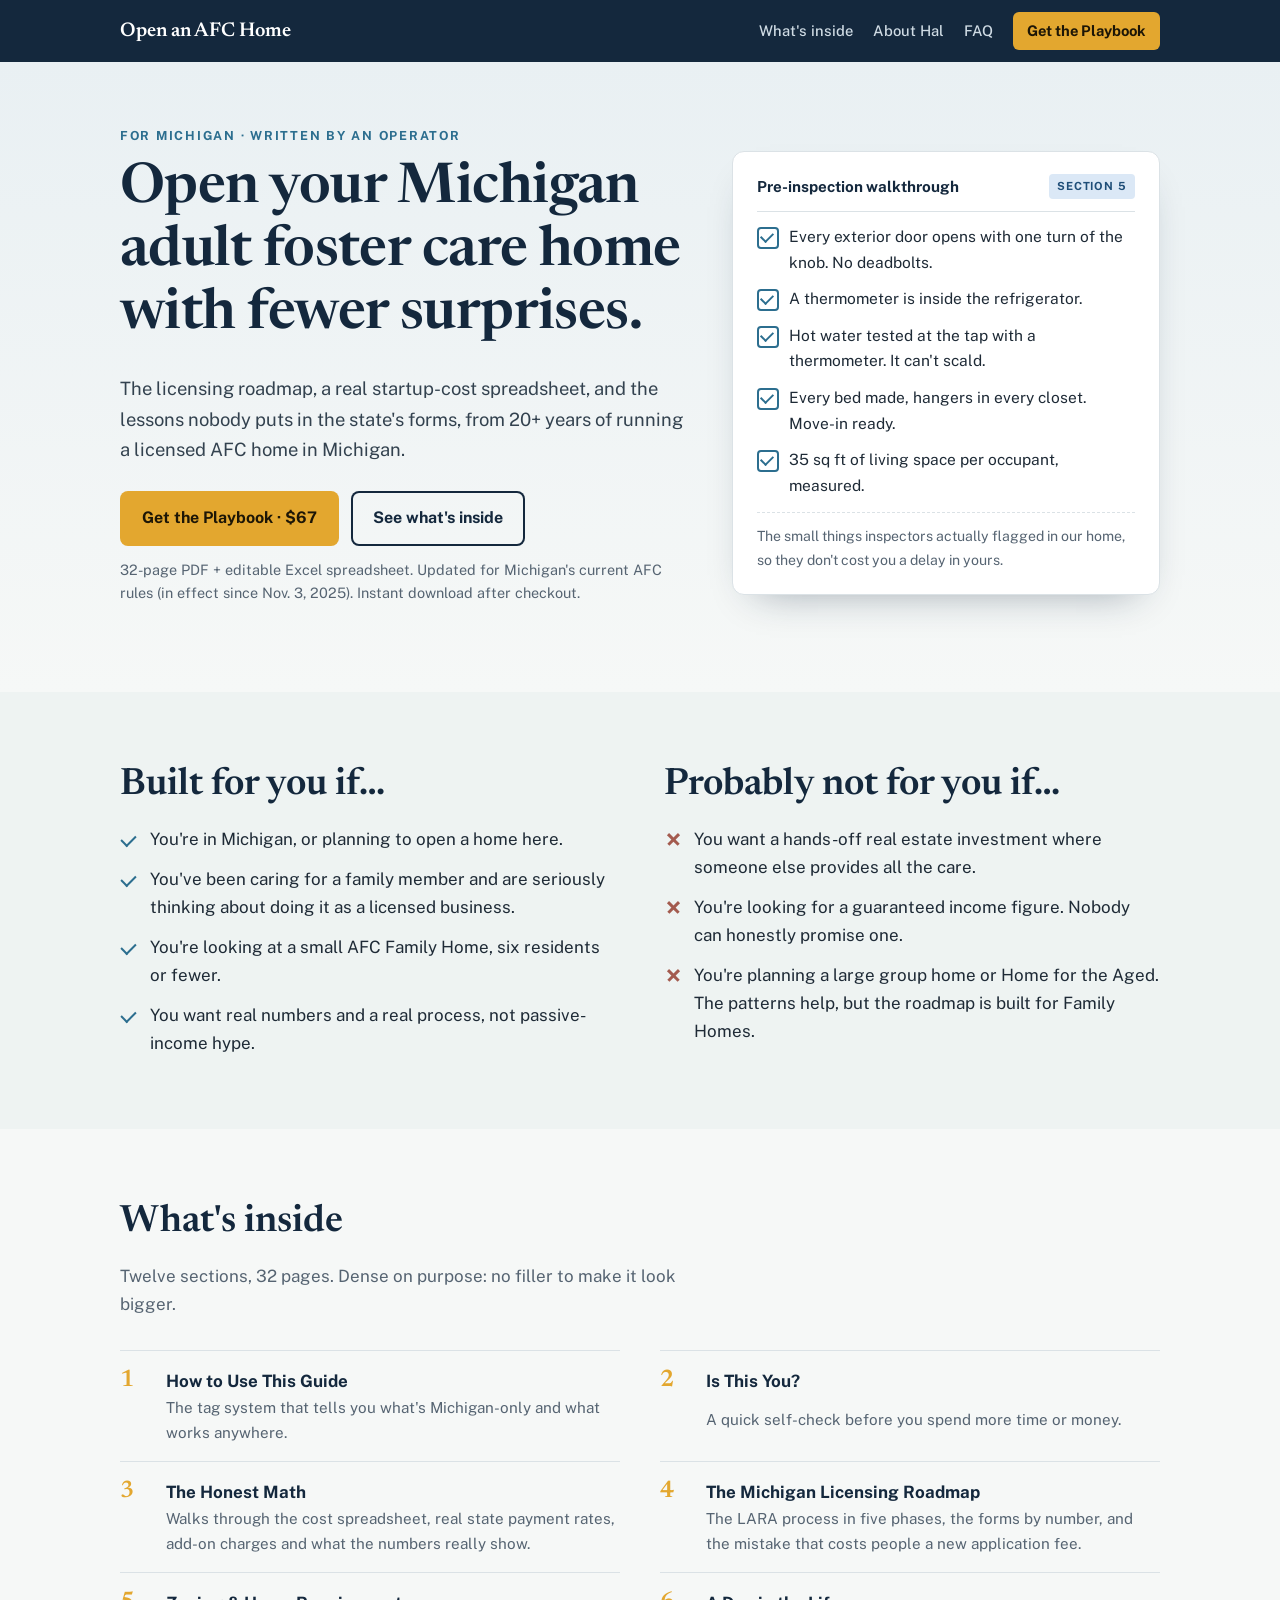
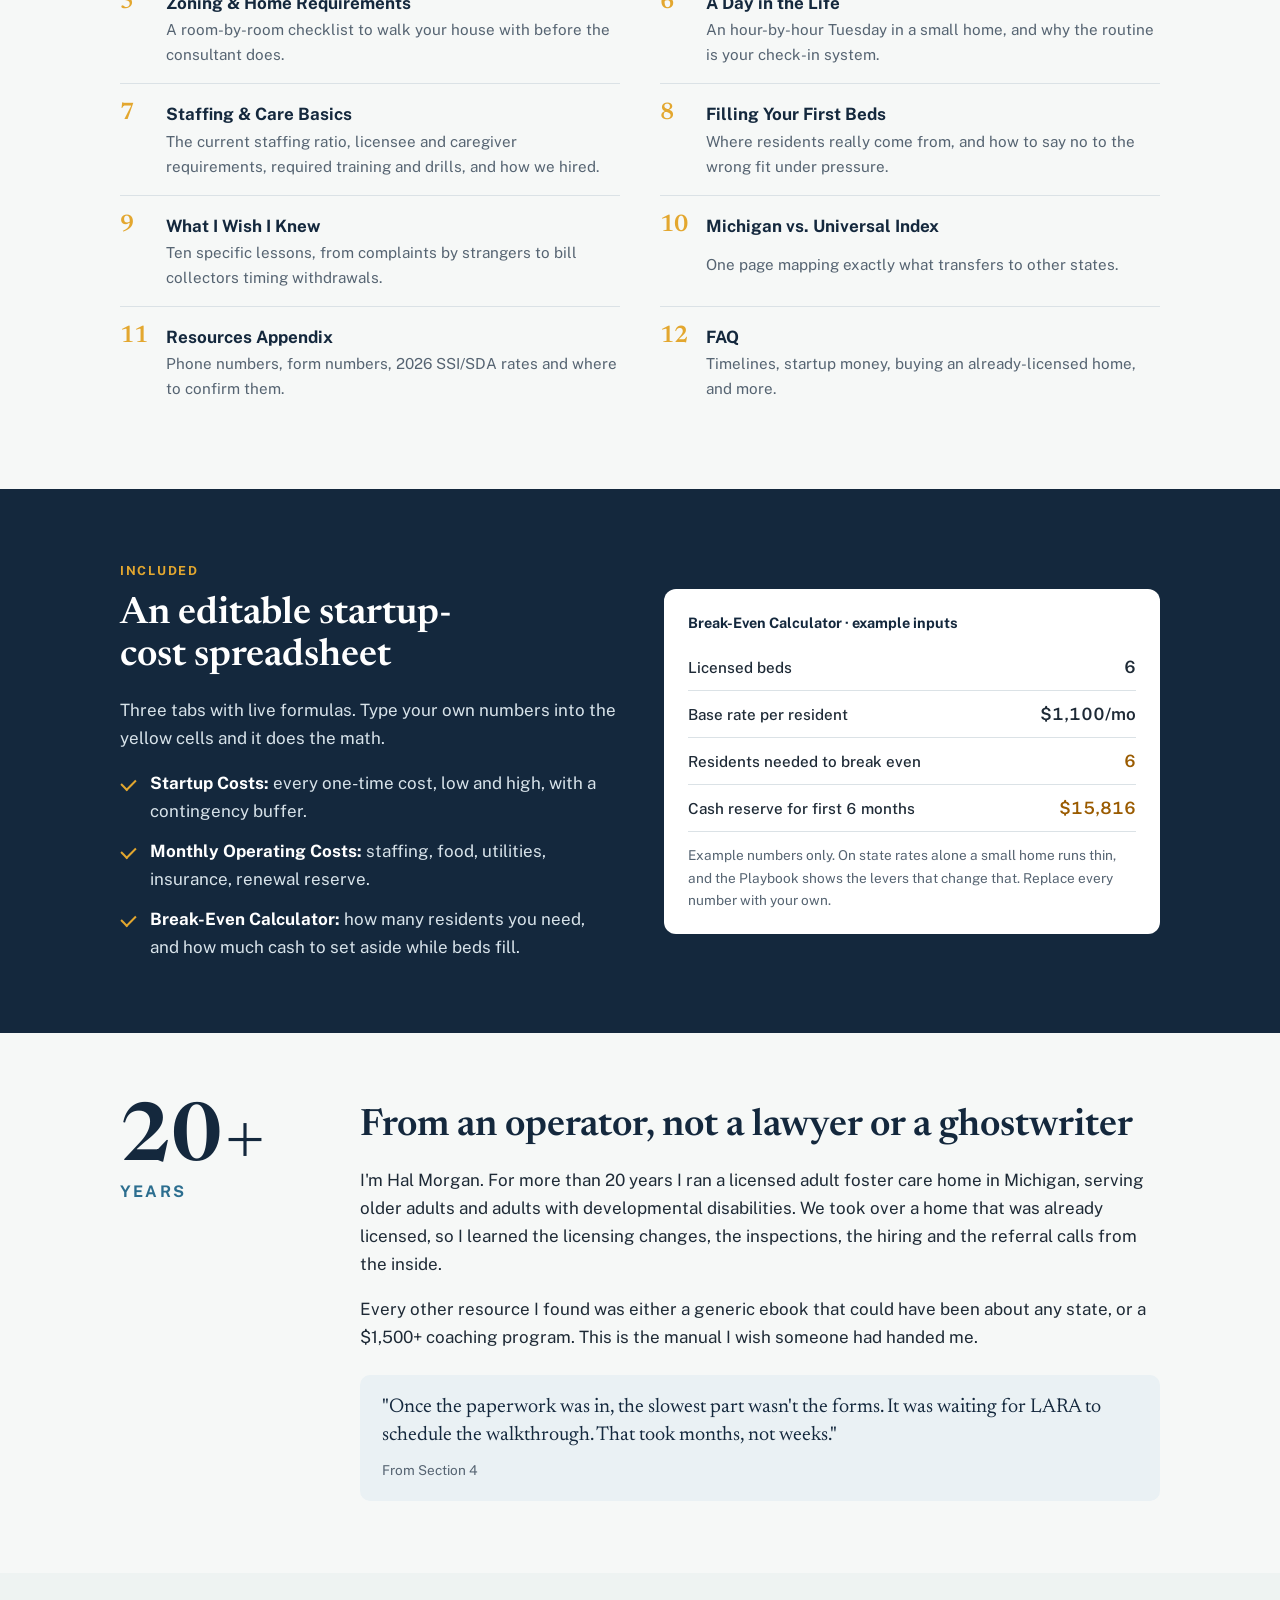
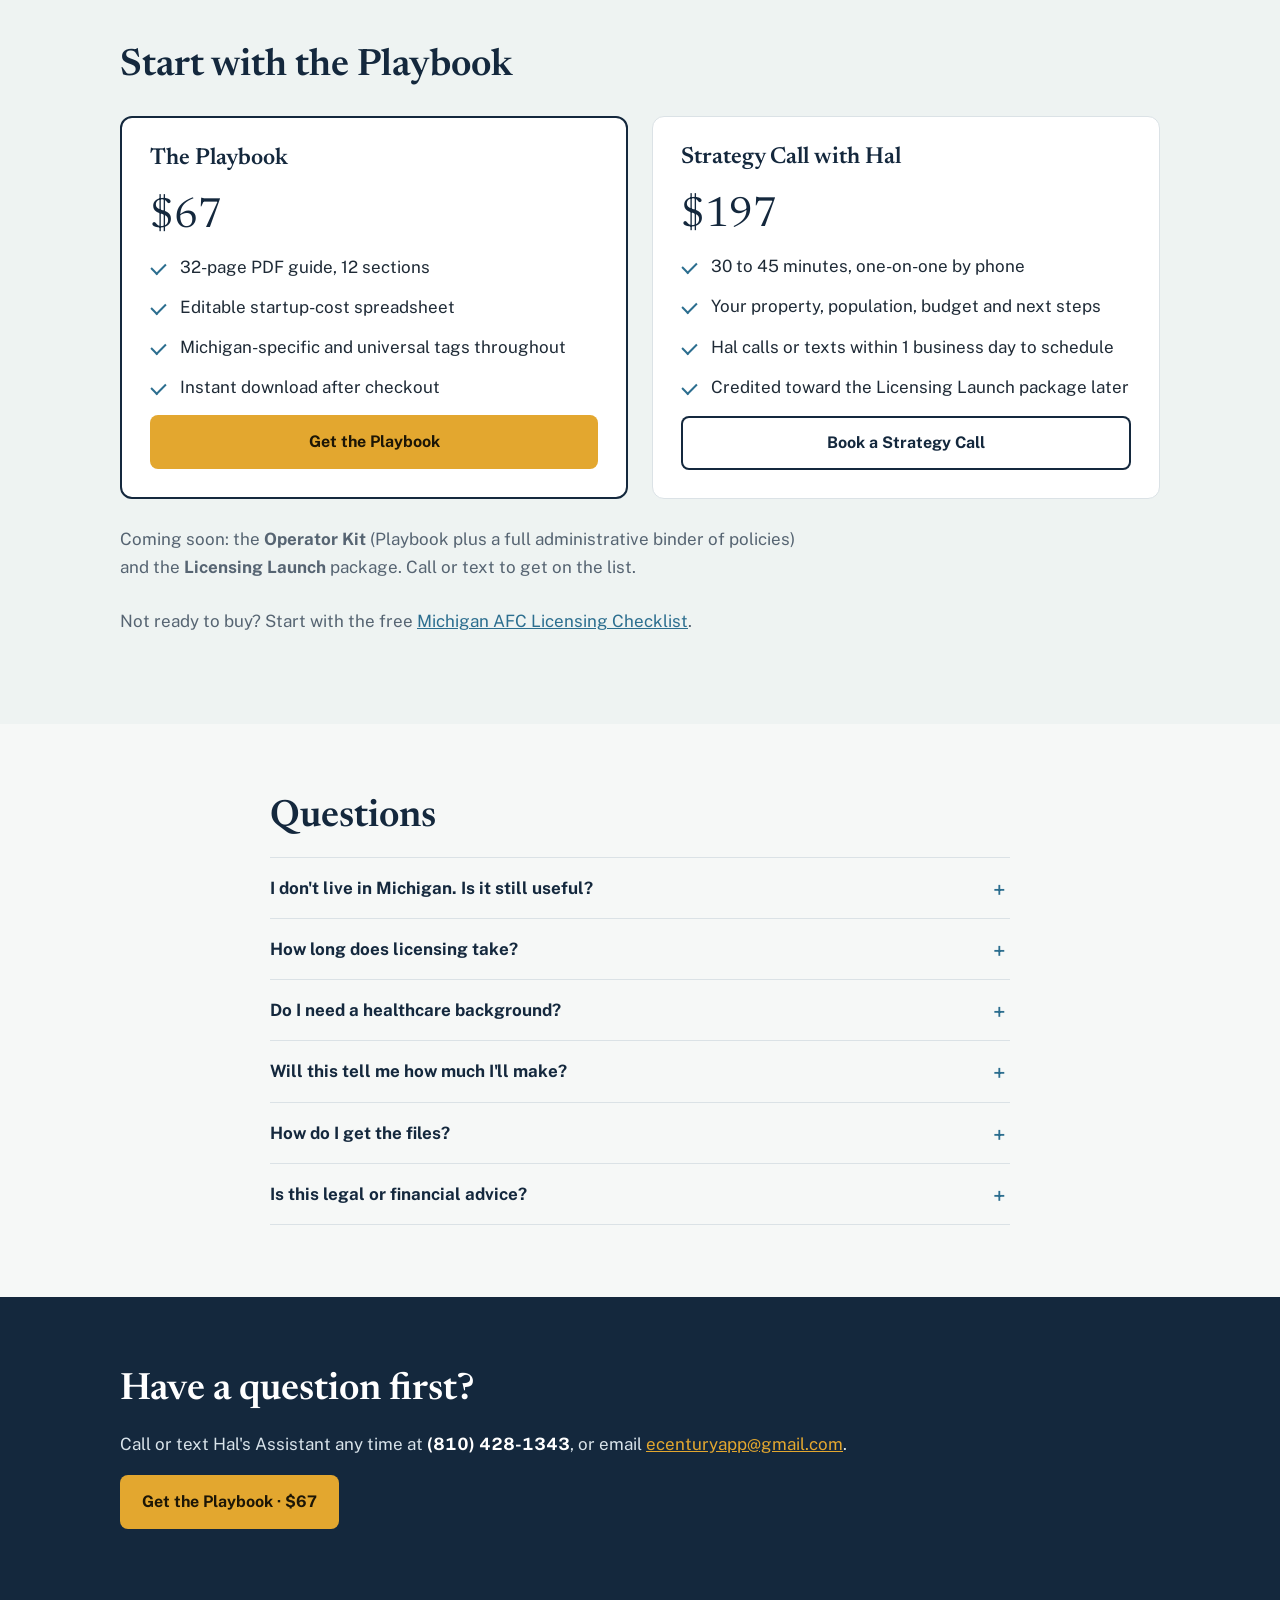
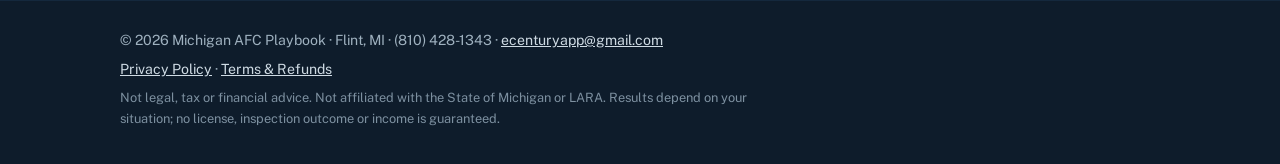
==== index.html @ 4c4e1957 "Add support email" ====
<!doctype html>
<html lang="en">
<head>
<meta charset="utf-8">
<meta name="viewport" content="width=device-width, initial-scale=1">
<title>The Michigan Adult Foster Care Startup Playbook</title>
<meta name="description" content="The licensing checklist, real cost spreadsheet and daily operating system from 20+ years running a Michigan adult foster care home. $67 instant download.">
<meta property="og:title" content="The Michigan Adult Foster Care Startup Playbook">
<meta property="og:description" content="Licensing roadmap, editable startup-cost spreadsheet and hard-won lessons from 20+ years running a Michigan AFC home. $67.">
<meta property="og:type" content="website">
<meta property="og:url" content="https://openanafchome.com/">
<link rel="icon" href="data:image/svg+xml,%3Csvg xmlns='http://www.w3.org/2000/svg' viewBox='0 0 32 32'%3E%3Crect width='32' height='32' rx='6' fill='%2314283d'/%3E%3Cpath d='M7 16 16 8l9 8v9H7z' fill='%23e3a72f'/%3E%3C/svg%3E">
<link rel="preconnect" href="https://fonts.googleapis.com">
<link rel="preconnect" href="https://fonts.gstatic.com" crossorigin>
<link rel="stylesheet" href="https://fonts.googleapis.com/css2?family=Newsreader:opsz,wght@6..72,500;6..72,600&family=Public+Sans:wght@400;500;600;700&display=swap">
<link rel="stylesheet" href="styles.css">
</head>
<body>

<header class="topbar">
  <div class="wrap topbar-in">
    <a class="brand" href="/">Open an AFC Home</a>
    <nav aria-label="Main">
      <a href="#inside">What's inside</a>
      <a href="#about">About Hal</a>
      <a href="#faq">FAQ</a>
      <a class="nav-buy" href="https://buy.stripe.com/8x2dRb1prdhzdjv6KXbII00">Get the Playbook</a>
    </nav>
  </div>
</header>

<main>
  <section class="hero">
    <div class="wrap hero-grid">
      <div class="hero-copy">
        <p class="eyebrow">For Michigan · Written by an operator</p>
        <h1>Open your Michigan adult foster care home with fewer surprises.</h1>
        <p class="lede">The licensing roadmap, a real startup-cost spreadsheet, and the lessons nobody puts in the state's forms, from 20+ years of running a licensed AFC home in Michigan.</p>
        <div class="cta-row">
          <a class="btn btn-primary" href="https://buy.stripe.com/8x2dRb1prdhzdjv6KXbII00">Get the Playbook · $67</a>
          <a class="btn btn-ghost" href="#inside">See what's inside</a>
        </div>
        <p class="fine">32-page PDF + editable Excel spreadsheet. Updated for Michigan's current AFC rules (in effect since Nov. 3, 2025). Instant download after checkout.</p>
      </div>

      <aside class="inspect" aria-label="Example from the Playbook">
        <div class="inspect-head">
          <span>Pre-inspection walkthrough</span>
          <span class="tag tag-mi">Section 5</span>
        </div>
        <ul class="checks">
          <li>Every exterior door opens with one turn of the knob. No deadbolts.</li>
          <li>A thermometer is inside the refrigerator.</li>
          <li>Hot water tested at the tap with a thermometer. It can't scald.</li>
          <li>Every bed made, hangers in every closet. Move-in ready.</li>
          <li>35 sq ft of living space per occupant, measured.</li>
        </ul>
        <p class="inspect-note">The small things inspectors actually flagged in our home, so they don't cost you a delay in yours.</p>
      </aside>
    </div>
  </section>

  <section class="band band-quiet" id="for">
    <div class="wrap two-col">
      <div>
        <h2>Built for you if…</h2>
        <ul class="ticks">
          <li>You're in Michigan, or planning to open a home here.</li>
          <li>You've been caring for a family member and are seriously thinking about doing it as a licensed business.</li>
          <li>You're looking at a small AFC Family Home, six residents or fewer.</li>
          <li>You want real numbers and a real process, not passive-income hype.</li>
        </ul>
      </div>
      <div>
        <h2>Probably not for you if…</h2>
        <ul class="crosses">
          <li>You want a hands-off real estate investment where someone else provides all the care.</li>
          <li>You're looking for a guaranteed income figure. Nobody can honestly promise one.</li>
          <li>You're planning a large group home or Home for the Aged. The patterns help, but the roadmap is built for Family Homes.</li>
        </ul>
      </div>
    </div>
  </section>

  <section class="band" id="inside">
    <div class="wrap">
      <h2 class="center-ish">What's inside</h2>
      <p class="sub">Twelve sections, 32 pages. Dense on purpose: no filler to make it look bigger.</p>
      <ol class="toc">
        <li><b>How to Use This Guide</b><span>The tag system that tells you what's Michigan-only and what works anywhere.</span></li>
        <li><b>Is This You?</b><span>A quick self-check before you spend more time or money.</span></li>
        <li><b>The Honest Math</b><span>Walks through the cost spreadsheet, real state payment rates, add-on charges and what the numbers really show.</span></li>
        <li><b>The Michigan Licensing Roadmap</b><span>The LARA process in five phases, the forms by number, and the mistake that costs people a new application fee.</span></li>
        <li><b>Zoning &amp; Home Requirements</b><span>A room-by-room checklist to walk your house with before the consultant does.</span></li>
        <li><b>A Day in the Life</b><span>An hour-by-hour Tuesday in a small home, and why the routine is your check-in system.</span></li>
        <li><b>Staffing &amp; Care Basics</b><span>The current staffing ratio, licensee and caregiver requirements, required training and drills, and how we hired.</span></li>
        <li><b>Filling Your First Beds</b><span>Where residents really come from, and how to say no to the wrong fit under pressure.</span></li>
        <li><b>What I Wish I Knew</b><span>Ten specific lessons, from complaints by strangers to bill collectors timing withdrawals.</span></li>
        <li><b>Michigan vs. Universal Index</b><span>One page mapping exactly what transfers to other states.</span></li>
        <li><b>Resources Appendix</b><span>Phone numbers, form numbers, 2026 SSI/SDA rates and where to confirm them.</span></li>
        <li><b>FAQ</b><span>Timelines, startup money, buying an already-licensed home, and more.</span></li>
      </ol>
    </div>
  </section>

  <section class="band band-ink" id="sheet">
    <div class="wrap two-col sheet">
      <div>
        <p class="eyebrow eyebrow-light">Included</p>
        <h2>An editable startup-cost spreadsheet</h2>
        <p>Three tabs with live formulas. Type your own numbers into the yellow cells and it does the math.</p>
        <ul class="ticks ticks-light">
          <li><b>Startup Costs:</b> every one-time cost, low and high, with a contingency buffer.</li>
          <li><b>Monthly Operating Costs:</b> staffing, food, utilities, insurance, renewal reserve.</li>
          <li><b>Break-Even Calculator:</b> how many residents you need, and how much cash to set aside while beds fill.</li>
        </ul>
      </div>
      <figure class="sheet-card" aria-label="Break-even calculator example">
        <figcaption>Break-Even Calculator · example inputs</figcaption>
        <table>
          <tbody>
            <tr><th scope="row">Licensed beds</th><td>6</td></tr>
            <tr><th scope="row">Base rate per resident</th><td>$1,100/mo</td></tr>
            <tr><th scope="row">Residents needed to break even</th><td class="hl">6</td></tr>
            <tr><th scope="row">Cash reserve for first 6 months</th><td class="hl">$15,816</td></tr>
          </tbody>
        </table>
        <p class="sheet-note">Example numbers only. On state rates alone a small home runs thin, and the Playbook shows the levers that change that. Replace every number with your own.</p>
      </figure>
    </div>
  </section>

  <section class="band" id="about">
    <div class="wrap about">
      <div class="about-mark" aria-hidden="true">20+<span>years</span></div>
      <div>
        <h2>From an operator, not a lawyer or a ghostwriter</h2>
        <p>I'm Hal Morgan. For more than 20 years I ran a licensed adult foster care home in Michigan, serving older adults and adults with developmental disabilities. We took over a home that was already licensed, so I learned the licensing changes, the inspections, the hiring and the referral calls from the inside.</p>
        <p>Every other resource I found was either a generic ebook that could have been about any state, or a $1,500+ coaching program. This is the manual I wish someone had handed me.</p>
        <blockquote>
          <p>"Once the paperwork was in, the slowest part wasn't the forms. It was waiting for LARA to schedule the walkthrough. That took months, not weeks."</p>
          <cite>From Section 4</cite>
        </blockquote>
      </div>
    </div>
  </section>

  <section class="band band-quiet" id="pricing">
    <div class="wrap">
      <h2 class="center-ish">Start with the Playbook</h2>
      <div class="offers">
        <article class="offer offer-main">
          <h3>The Playbook</h3>
          <p class="price">$67</p>
          <ul class="ticks">
            <li>32-page PDF guide, 12 sections</li>
            <li>Editable startup-cost spreadsheet</li>
            <li>Michigan-specific and universal tags throughout</li>
            <li>Instant download after checkout</li>
          </ul>
          <a class="btn btn-primary btn-block" href="https://buy.stripe.com/8x2dRb1prdhzdjv6KXbII00">Get the Playbook</a>
        </article>
        <article class="offer">
          <h3>Strategy Call with Hal</h3>
          <p class="price">$197</p>
          <ul class="ticks">
            <li>30 to 45 minutes, one-on-one by phone</li>
            <li>Your property, population, budget and next steps</li>
            <li>Hal calls or texts within 1 business day to schedule</li>
            <li>Credited toward the Licensing Launch package later</li>
          </ul>
          <a class="btn btn-ghost btn-block" href="https://buy.stripe.com/fZu9AVecd91j5R3edpbII01">Book a Strategy Call</a>
        </article>
      </div>
      <p class="soon">Coming soon: the <b>Operator Kit</b> (Playbook plus a full administrative binder of policies) and the <b>Licensing Launch</b> package. Call or text to get on the list.</p>
      <p class="soon">Not ready to buy? Start with the free <a href="https://openafchome.com/free-checklist/?utm_source=salespage">Michigan AFC Licensing Checklist</a>.</p>
    </div>
  </section>

  <section class="band" id="faq">
    <div class="wrap faq">
      <h2>Questions</h2>
      <details>
        <summary>I don't live in Michigan. Is it still useful?</summary>
        <p>Yes, with one adjustment. Every item is tagged Michigan-specific or universal. The universal parts (cost planning, daily operations, filling beds, staffing, complaints) apply anywhere. The Michigan parts tell you exactly what to look up for your own state.</p>
      </details>
      <details>
        <summary>How long does licensing take?</summary>
        <p>Plan on 6 months to a year from your first call to LARA to a license in hand. The inspection scheduling wait is usually the biggest delay. The Playbook covers what slows people down and how to avoid the self-inflicted delays.</p>
      </details>
      <details>
        <summary>Do I need a healthcare background?</summary>
        <p>No medical license is required. Under the current rules, the licensee needs a high school diploma or GED and at least 1 year of direct experience with the population you plan to serve, plus background checks, a medical clearance and health screening. You also need to be ready for hands-on care.</p>
      </details>
      <details>
        <summary>Will this tell me how much I'll make?</summary>
        <p>No one can honestly promise a number. The spreadsheet helps you model your own home, including a slow first few months, so you know your real break-even point before you open.</p>
      </details>
      <details>
        <summary>How do I get the files?</summary>
        <p>Right after checkout you'll go to a download page with both files, and we email you the links too. Save both to your computer. If anything doesn't open, call or text (810) 428-1343 or email <a href="mailto:ecenturyapp@gmail.com">ecenturyapp@gmail.com</a>.</p>
      </details>
      <details>
        <summary>Is this legal or financial advice?</summary>
        <p>No. It's one operator's experience plus publicly available Michigan rules as of October 2026. Rules and rates change, so confirm anything important with LARA, your licensing consultant, an attorney or an accountant.</p>
      </details>
    </div>
  </section>

  <section class="band band-ink final">
    <div class="wrap final-in">
      <h2>Have a question first?</h2>
      <p>Call or text Hal's Assistant any time at <span class="phone">(810) 428-1343</span>, or email <a href="mailto:ecenturyapp@gmail.com" style="color:#e3a72f">ecenturyapp@gmail.com</a>.</p>
      <a class="btn btn-primary" href="https://buy.stripe.com/8x2dRb1prdhzdjv6KXbII00">Get the Playbook · $67</a>
    </div>
  </section>
</main>

<footer class="foot">
  <div class="wrap foot-in">
    <p>© 2026 Michigan AFC Playbook · Flint, MI · (810) 428-1343 · <a href="mailto:ecenturyapp@gmail.com">ecenturyapp@gmail.com</a></p>
    <p><a href="/privacy.html">Privacy Policy</a> · <a href="/terms.html">Terms &amp; Refunds</a></p>
    <p class="disclaim">Not legal, tax or financial advice. Not affiliated with the State of Michigan or LARA. Results depend on your situation; no license, inspection outcome or income is guaranteed.</p>
  </div>
</footer>

</body>
</html>
---- styles.css ----
/* Layout: single-column sections in alternating bands; hero pairs the promise with a real inspection checklist card */
:root{
  --ink:#14283d;      /* deep lake navy */
  --lake:#2c6e8f;     /* links, secondary */
  --amber:#e3a72f;    /* porch-light accent */
  --amber-ink:#1d1606;
  --paper:#f6f8f7;    /* cool off-white */
  --card:#ffffff;
  --text:#1e2a36;
  --muted:#566472;
  --line:#dbe2e6;
  --soft:#eaf1f4;
  --display:"Newsreader",Georgia,"Times New Roman",serif;
  --body:"Public Sans","Segoe UI",system-ui,-apple-system,sans-serif;
  color-scheme:light;
}
*{box-sizing:border-box}
html{scroll-behavior:smooth}
@media (prefers-reduced-motion:reduce){html{scroll-behavior:auto}}
body{margin:0;background:var(--paper);color:var(--text);font:17px/1.65 var(--body)}
img{max-width:100%}
a{color:var(--lake)}
a:focus-visible,.btn:focus-visible,summary:focus-visible{outline:3px solid var(--amber);outline-offset:3px;border-radius:4px}
.wrap{max-width:1080px;margin:0 auto;padding-left:max(20px,env(safe-area-inset-left,0px));padding-right:max(20px,env(safe-area-inset-right,0px))}
h1,h2,h3{font-family:var(--display);color:var(--ink);font-weight:600;line-height:1.12;text-wrap:balance;margin:0 0 .5em}
h1{font-size:clamp(2.2rem,5.2vw,3.5rem);letter-spacing:-.01em}
h2{font-size:clamp(1.7rem,3.4vw,2.35rem)}
h3{font-size:1.45rem}
p{margin:0 0 1em}
.eyebrow{font-size:.78rem;font-weight:700;letter-spacing:.14em;text-transform:uppercase;color:var(--lake);margin-bottom:.9em}
.eyebrow-light{color:var(--amber)}

/* top bar */
.topbar{background:var(--ink);position:sticky;top:0;z-index:10}
.topbar-in{display:flex;align-items:center;justify-content:space-between;gap:16px;padding-block:12px;flex-wrap:wrap}
.brand{color:#fff;text-decoration:none;font-family:var(--display);font-size:1.25rem;font-weight:600}
.topbar nav{display:flex;gap:20px;align-items:center;flex-wrap:wrap}
.topbar nav a{color:#cfdbe4;text-decoration:none;font-size:.92rem;font-weight:500}
.topbar nav a:hover{color:#fff}
.topbar nav .nav-buy{background:var(--amber);color:var(--amber-ink);padding:7px 14px;border-radius:6px;font-weight:700}
@media (max-width:720px){.topbar nav a:not(.nav-buy){display:none}}

/* buttons */
.btn{display:inline-block;text-decoration:none;font-weight:700;font-size:1rem;padding:14px 22px;border-radius:8px;transition:transform .15s ease,background .15s ease}
.btn:hover{transform:translateY(-1px)}
@media (prefers-reduced-motion:reduce){.btn{transition:none}.btn:hover{transform:none}}
.btn-primary{background:var(--amber);color:var(--amber-ink)}
.btn-primary:hover{background:#eab649}
.btn-ghost{background:transparent;color:var(--ink);box-shadow:inset 0 0 0 2px var(--ink)}
.btn-block{display:block;text-align:center}

/* hero */
.hero{padding-block:64px 72px;background:linear-gradient(180deg,#e9f0f3 0%,var(--paper) 100%)}
.hero-grid{display:grid;grid-template-columns:1.25fr .95fr;gap:48px;align-items:center}
.hero-copy{min-width:0}
.lede{font-size:1.15rem;color:#33424f;max-width:58ch}
.cta-row{display:flex;gap:12px;flex-wrap:wrap;margin:26px 0 12px}
.fine{font-size:.9rem;color:var(--muted)}
.inspect{background:var(--card);border:1px solid var(--line);border-radius:12px;padding:22px 24px;box-shadow:0 18px 40px -24px rgba(20,40,61,.45);min-width:0}
.inspect-head{display:flex;justify-content:space-between;align-items:center;gap:10px;font-weight:700;color:var(--ink);font-size:.95rem;border-bottom:1px solid var(--line);padding-bottom:12px;margin-bottom:12px}
.tag{font-size:.7rem;font-weight:700;letter-spacing:.08em;text-transform:uppercase;padding:3px 8px;border-radius:4px}
.tag-mi{background:#dbe8f6;color:#1f4e78}
.checks{list-style:none;margin:0;padding:0;display:grid;gap:11px}
.checks li{position:relative;padding-left:32px;font-size:.97rem}
.checks li::before{content:"";position:absolute;left:0;top:3px;width:18px;height:18px;border:2px solid var(--lake);border-radius:4px}
.checks li::after{content:"";position:absolute;left:6px;top:6px;width:6px;height:10px;border:solid var(--lake);border-width:0 2.5px 2.5px 0;transform:rotate(45deg)}
.inspect-note{font-size:.88rem;color:var(--muted);margin:14px 0 0;border-top:1px dashed var(--line);padding-top:12px}

/* bands */
.band{padding-block:72px}
.band-quiet{background:#eef3f2}
.band-ink{background:var(--ink);color:#d8e3ea}
.band-ink h2{color:#fff}
.two-col{display:grid;grid-template-columns:1fr 1fr;gap:48px}
.two-col > div{min-width:0}
.center-ish{max-width:22ch}
.sub{color:var(--muted);max-width:60ch;margin-bottom:32px}
.ticks,.crosses{list-style:none;padding:0;margin:0;display:grid;gap:12px}
.ticks li,.crosses li{position:relative;padding-left:30px}
.ticks li::before{content:"";position:absolute;left:4px;top:7px;width:7px;height:12px;border:solid var(--lake);border-width:0 2.5px 2.5px 0;transform:rotate(45deg)}
.crosses li::before,.crosses li::after{content:"";position:absolute;left:2px;top:13px;width:15px;height:2.5px;background:#a35b4f;transform:rotate(45deg)}
.crosses li::after{transform:rotate(-45deg)}
.ticks-light li::before{border-color:var(--amber)}
.ticks-light b{color:#fff}

/* table of contents */
.toc{list-style:none;counter-reset:sec;padding:0;margin:0;display:grid;grid-template-columns:repeat(2,minmax(0,1fr));gap:0 40px}
.toc li{counter-increment:sec;display:grid;grid-template-columns:40px 1fr;column-gap:6px;padding:16px 0;border-top:1px solid var(--line)}
.toc li::before{content:counter(sec);grid-row:span 2;font-family:var(--display);font-size:1.5rem;color:var(--amber);font-weight:600;line-height:1.1;font-variant-numeric:tabular-nums}
.toc b{color:var(--ink)}
.toc span{color:var(--muted);font-size:.95rem}

/* spreadsheet */
.sheet{align-items:center}
.sheet-card{margin:0;background:#fff;color:var(--text);border-radius:12px;padding:22px 24px;min-width:0}
.sheet-card figcaption{font-weight:700;color:var(--ink);font-size:.9rem;margin-bottom:10px}
.sheet-card table{width:100%;border-collapse:collapse;font-variant-numeric:tabular-nums}
.sheet-card th{text-align:left;font-weight:500;padding:9px 0;border-bottom:1px solid var(--line);font-size:.95rem}
.sheet-card td{text-align:right;padding:9px 0 9px 12px;border-bottom:1px solid var(--line);font-weight:600;white-space:nowrap}
.sheet-card td.hl{color:#9a5b00}
.sheet-note{font-size:.85rem;color:var(--muted);margin:12px 0 0}

/* about */
.about{display:grid;grid-template-columns:200px 1fr;gap:40px;align-items:start}
.about > div{min-width:0}
.about-mark{font-family:var(--display);font-size:5rem;line-height:.9;color:var(--ink);font-weight:600}
.about-mark span{display:block;font-family:var(--body);font-size:1rem;font-weight:700;letter-spacing:.14em;text-transform:uppercase;color:var(--lake);margin-top:8px}
blockquote{margin:24px 0 0;padding:18px 22px;background:var(--soft);border-radius:10px}
blockquote p{font-family:var(--display);font-size:1.25rem;color:var(--ink);margin:0 0 6px;line-height:1.4}
cite{font-style:normal;font-size:.85rem;color:var(--muted)}

/* offers */
.offers{display:grid;grid-template-columns:1fr 1fr;gap:24px;margin-top:28px}
.offer{background:var(--card);border:1px solid var(--line);border-radius:12px;padding:28px;display:flex;flex-direction:column;gap:14px;min-width:0}
.offer .ticks{flex:1}
.offer-main{border:2px solid var(--ink)}
.price{font-family:var(--display);font-size:2.6rem;color:var(--ink);margin:0;line-height:1;font-variant-numeric:tabular-nums}
.soon{margin-top:26px;color:var(--muted);max-width:70ch}

/* faq */
.faq{max-width:780px}
details{border-top:1px solid var(--line);padding:16px 0}
details:last-of-type{border-bottom:1px solid var(--line)}
summary{cursor:pointer;font-weight:700;color:var(--ink);list-style:none;position:relative;padding-right:32px}
summary::-webkit-details-marker{display:none}
summary::after{content:"+";position:absolute;right:4px;top:-2px;font-size:1.4rem;color:var(--lake);font-weight:500}
details[open] summary::after{content:"–"}
details p{margin:10px 0 0;color:#33424f}

/* final + footer */
.final-in{text-align:left}
.phone{color:#fff;font-weight:700;font-variant-numeric:tabular-nums;user-select:all}
.foot{background:#0e1c2b;color:#9fb1bf;font-size:.88rem;padding-block:28px}
.foot a{color:#cfdbe4}
.foot p{margin:0 0 6px}
.disclaim{font-size:.8rem;color:#7d90a0;max-width:80ch}

/* legal pages */
.legal{padding-block:56px 72px;max-width:760px}
.legal h1{font-size:2.3rem}
.legal h2{font-size:1.35rem;margin-top:1.6em}
.legal .updated{color:var(--muted);font-size:.92rem}

@media (max-width:860px){
  .hero{padding-block:44px 52px}
  .hero-grid,.two-col,.offers{grid-template-columns:1fr;gap:32px}
  .toc{grid-template-columns:1fr}
  .about{grid-template-columns:1fr;gap:12px}
  .about-mark{font-size:3.6rem}
  .band{padding-block:52px}
}
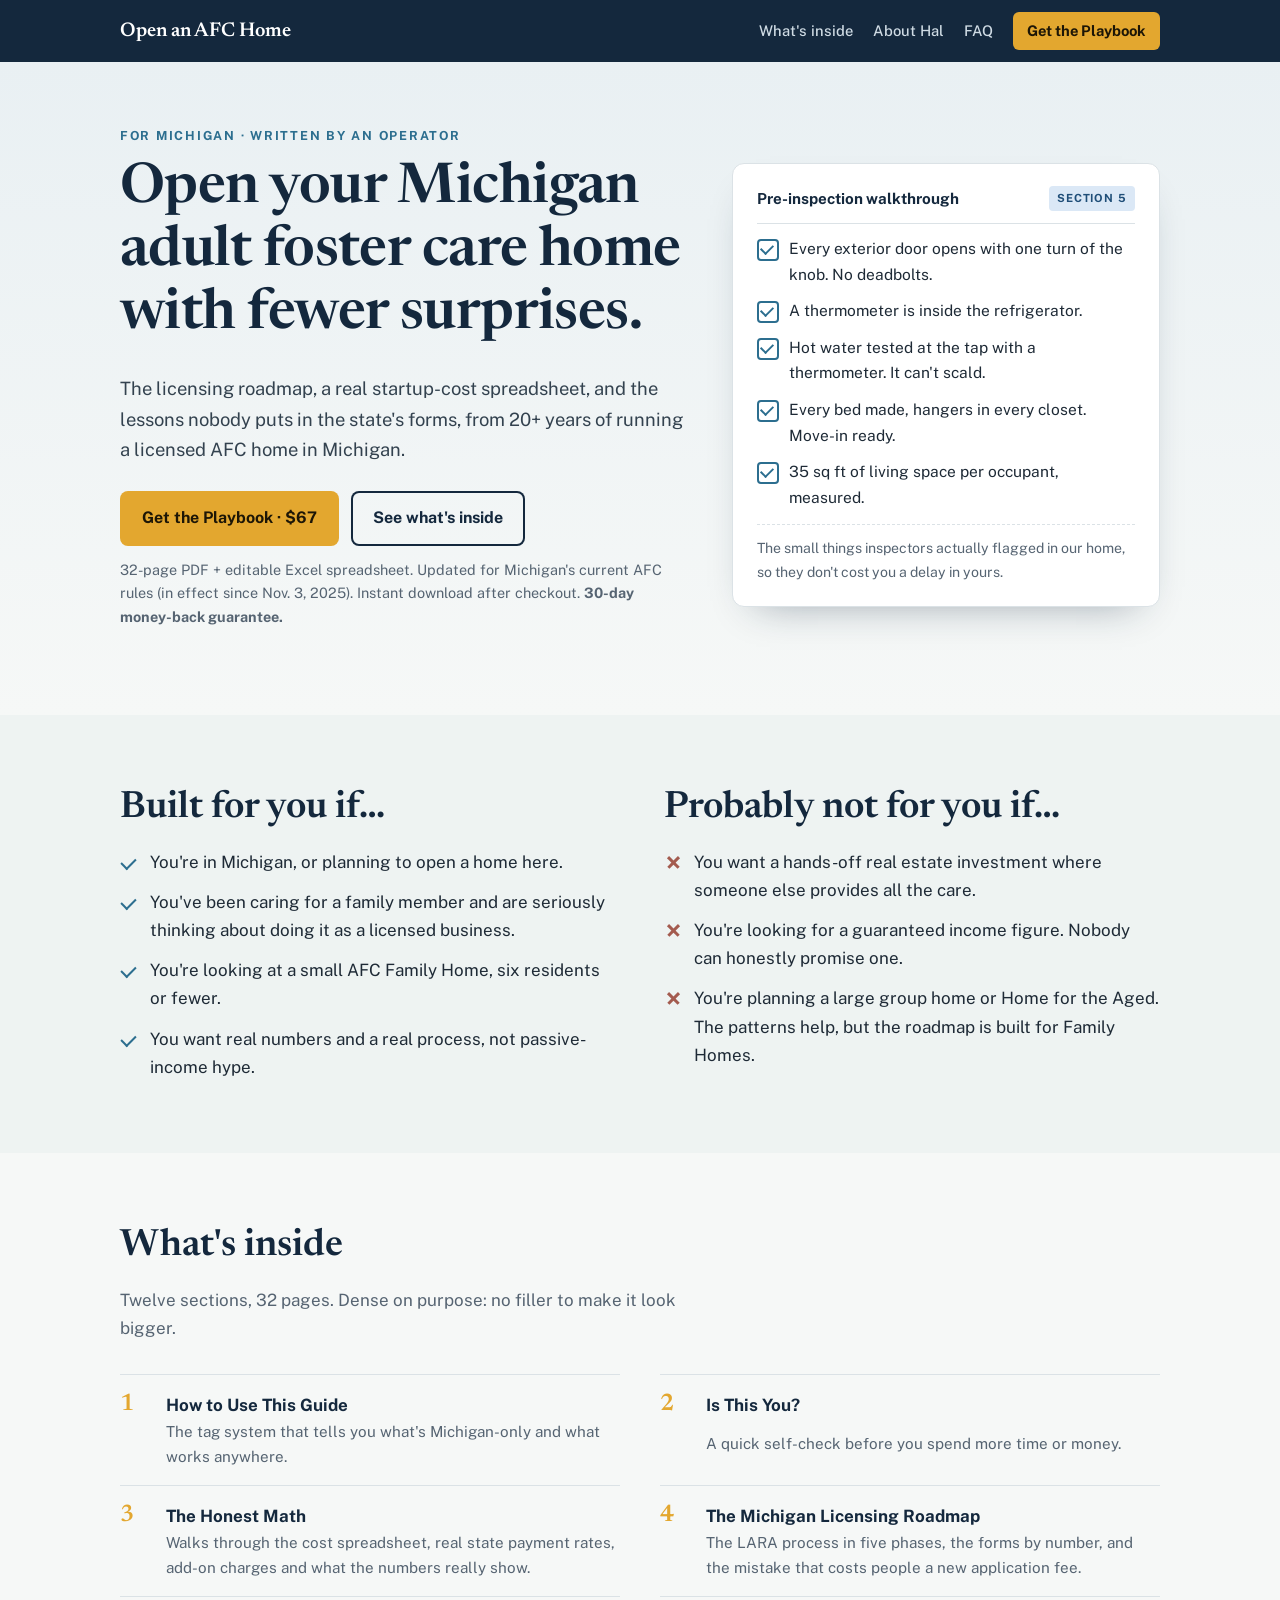
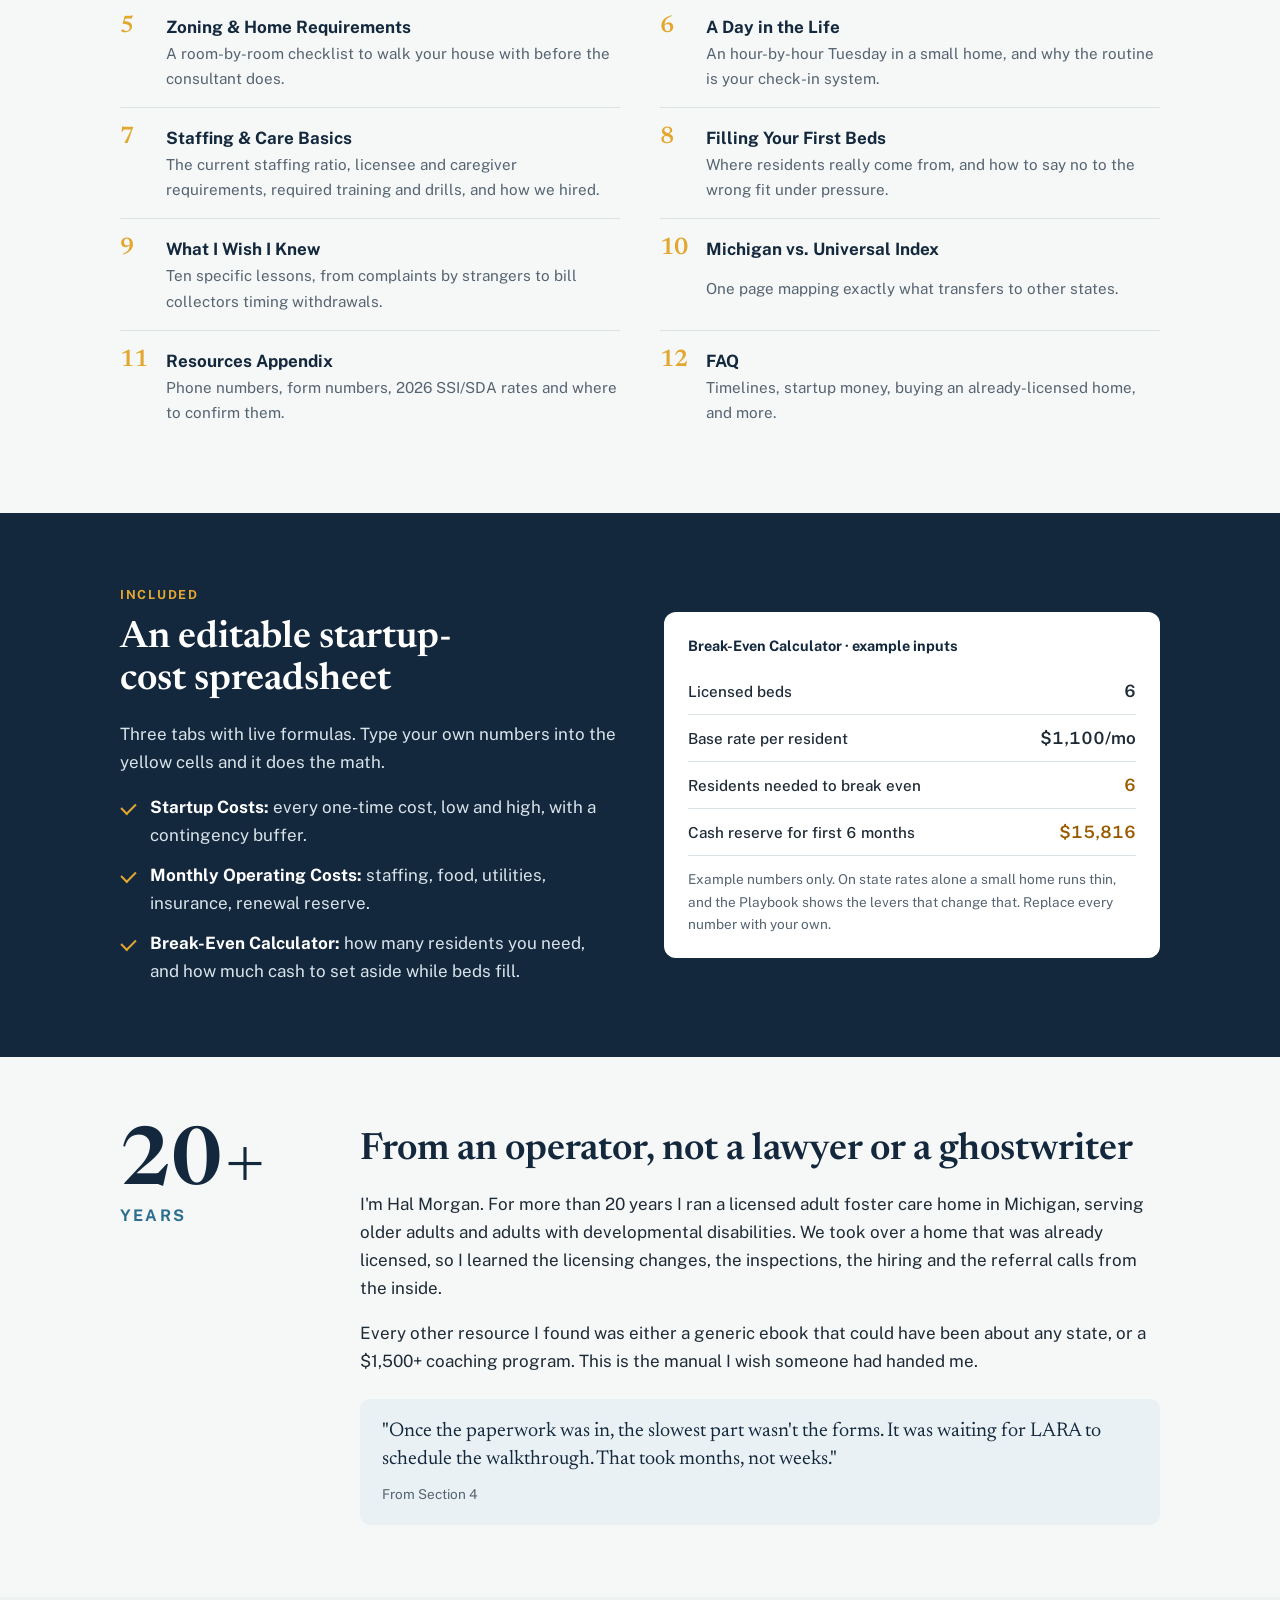
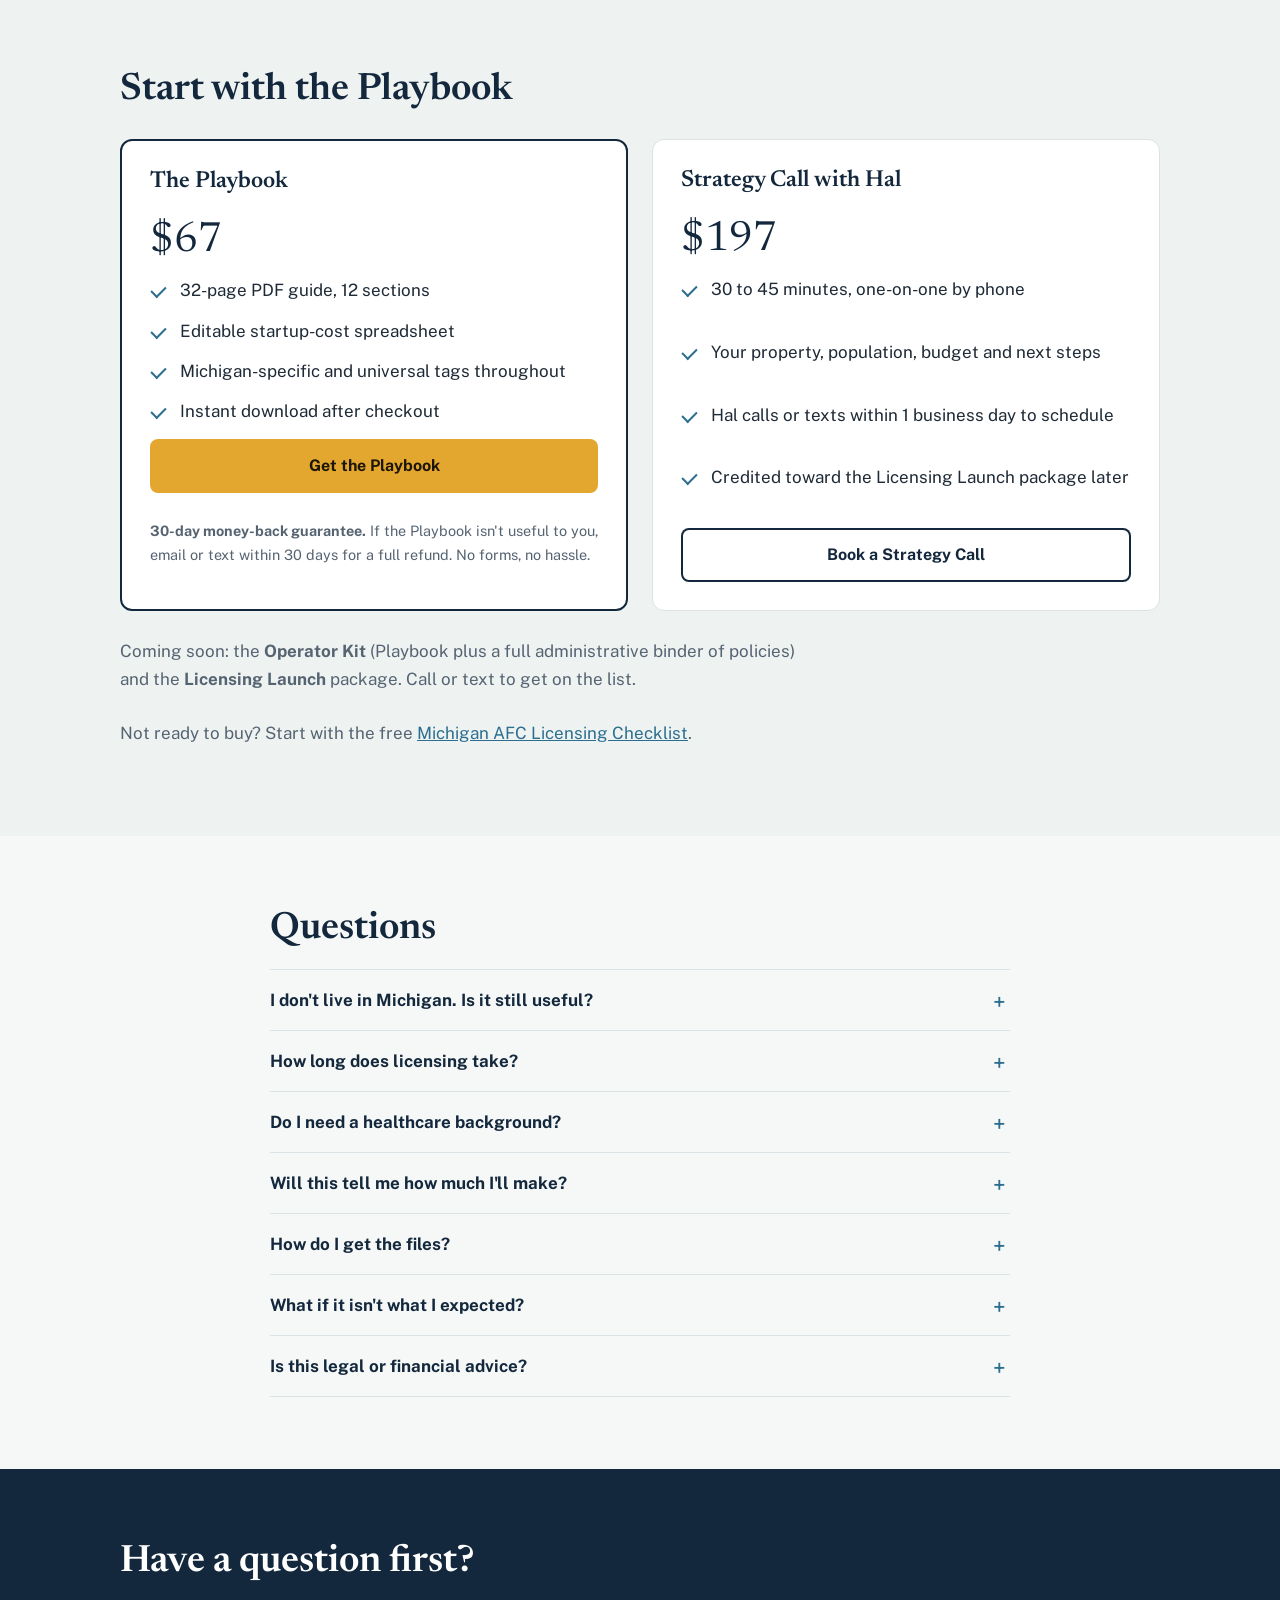
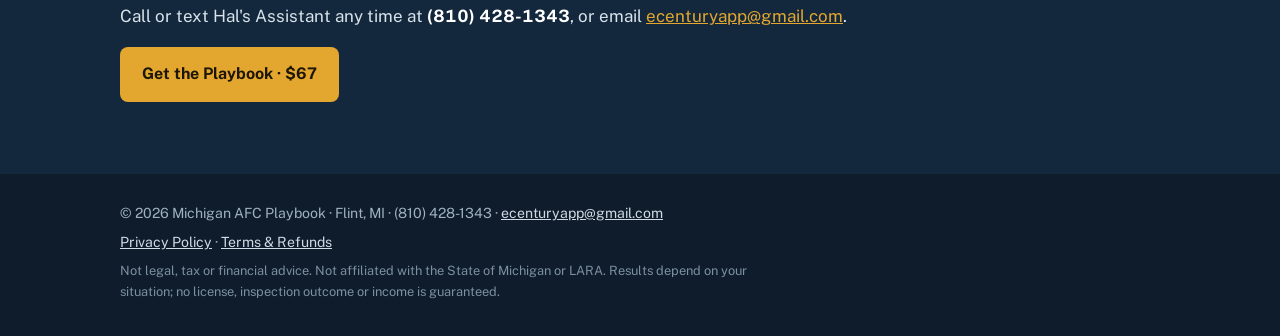
==== commit f6bff8ba: "Update index.html" ====
--- a/index.html
+++ b/index.html
@@ -14,6 +14,15 @@
 <link rel="preconnect" href="https://fonts.gstatic.com" crossorigin>
 <link rel="stylesheet" href="https://fonts.googleapis.com/css2?family=Newsreader:opsz,wght@6..72,500;6..72,600&family=Public+Sans:wght@400;500;600;700&display=swap">
 <link rel="stylesheet" href="styles.css">
+<!-- Meta Pixel -->
+<script>
+!function(f,b,e,v,n,t,s){if(f.fbq)return;n=f.fbq=function(){n.callMethod?n.callMethod.apply(n,arguments):n.queue.push(arguments)};if(!f._fbq)f._fbq=n;n.push=n;n.loaded=!0;n.version='2.0';n.queue=[];t=b.createElement(e);t.async=!0;t.src=v;s=b.getElementsByTagName(e)[0];s.parentNode.insertBefore(t,s)}(window,document,'script','https://connect.facebook.net/en_US/fbevents.js');
+fbq('init','3702520369896985');
+fbq('track','PageView');
+document.addEventListener('click',function(ev){var a=ev.target.closest&&ev.target.closest('a[href*="buy.stripe.com"]');if(!a)return;var call=a.href.indexOf('fZu9AVecd91j5R3edpbII01')>-1;fbq('track','InitiateCheckout',{value:call?197:67,currency:'USD',content_name:call?'AFC Strategy Call':'Michigan AFC Startup Playbook'});});
+</script>
+<noscript><img height="1" width="1" style="display:none" src="https://www.facebook.com/tr?id=3702520369896985&ev=PageView&noscript=1" alt=""></noscript>
+<!-- End Meta Pixel -->
 </head>
 <body>
 
@@ -40,7 +49,7 @@
           <a class="btn btn-primary" href="https://buy.stripe.com/8x2dRb1prdhzdjv6KXbII00">Get the Playbook · $67</a>
           <a class="btn btn-ghost" href="#inside">See what's inside</a>
         </div>
-        <p class="fine">32-page PDF + editable Excel spreadsheet. Updated for Michigan's current AFC rules (in effect since Nov. 3, 2025). Instant download after checkout.</p>
+        <p class="fine">32-page PDF + editable Excel spreadsheet. Updated for Michigan's current AFC rules (in effect since Nov. 3, 2025). Instant download after checkout. <b>30-day money-back guarantee.</b></p>
       </div>
 
       <aside class="inspect" aria-label="Example from the Playbook">
@@ -159,6 +168,7 @@
             <li>Instant download after checkout</li>
           </ul>
           <a class="btn btn-primary btn-block" href="https://buy.stripe.com/8x2dRb1prdhzdjv6KXbII00">Get the Playbook</a>
+          <p class="fine" style="margin-top:12px"><b>30-day money-back guarantee.</b> If the Playbook isn't useful to you, email or text within 30 days for a full refund. No forms, no hassle.</p>
         </article>
         <article class="offer">
           <h3>Strategy Call with Hal</h3>
@@ -201,6 +211,10 @@
         <p>Right after checkout you'll go to a download page with both files, and we email you the links too. Save both to your computer. If anything doesn't open, call or text (810) 428-1343 or email <a href="mailto:ecenturyapp@gmail.com">ecenturyapp@gmail.com</a>.</p>
       </details>
       <details>
+        <summary>What if it isn't what I expected?</summary>
+        <p>You're covered by a 30-day money-back guarantee. If the Playbook isn't useful to you, call or text (810) 428-1343 or email <a href="mailto:ecenturyapp@gmail.com">ecenturyapp@gmail.com</a> within 30 days of purchase and you'll get a full refund. No forms and no hard feelings.</p>
+      </details>
+      <details>
         <summary>Is this legal or financial advice?</summary>
         <p>No. It's one operator's experience plus publicly available Michigan rules as of October 2026. Rules and rates change, so confirm anything important with LARA, your licensing consultant, an attorney or an accountant.</p>
       </details>
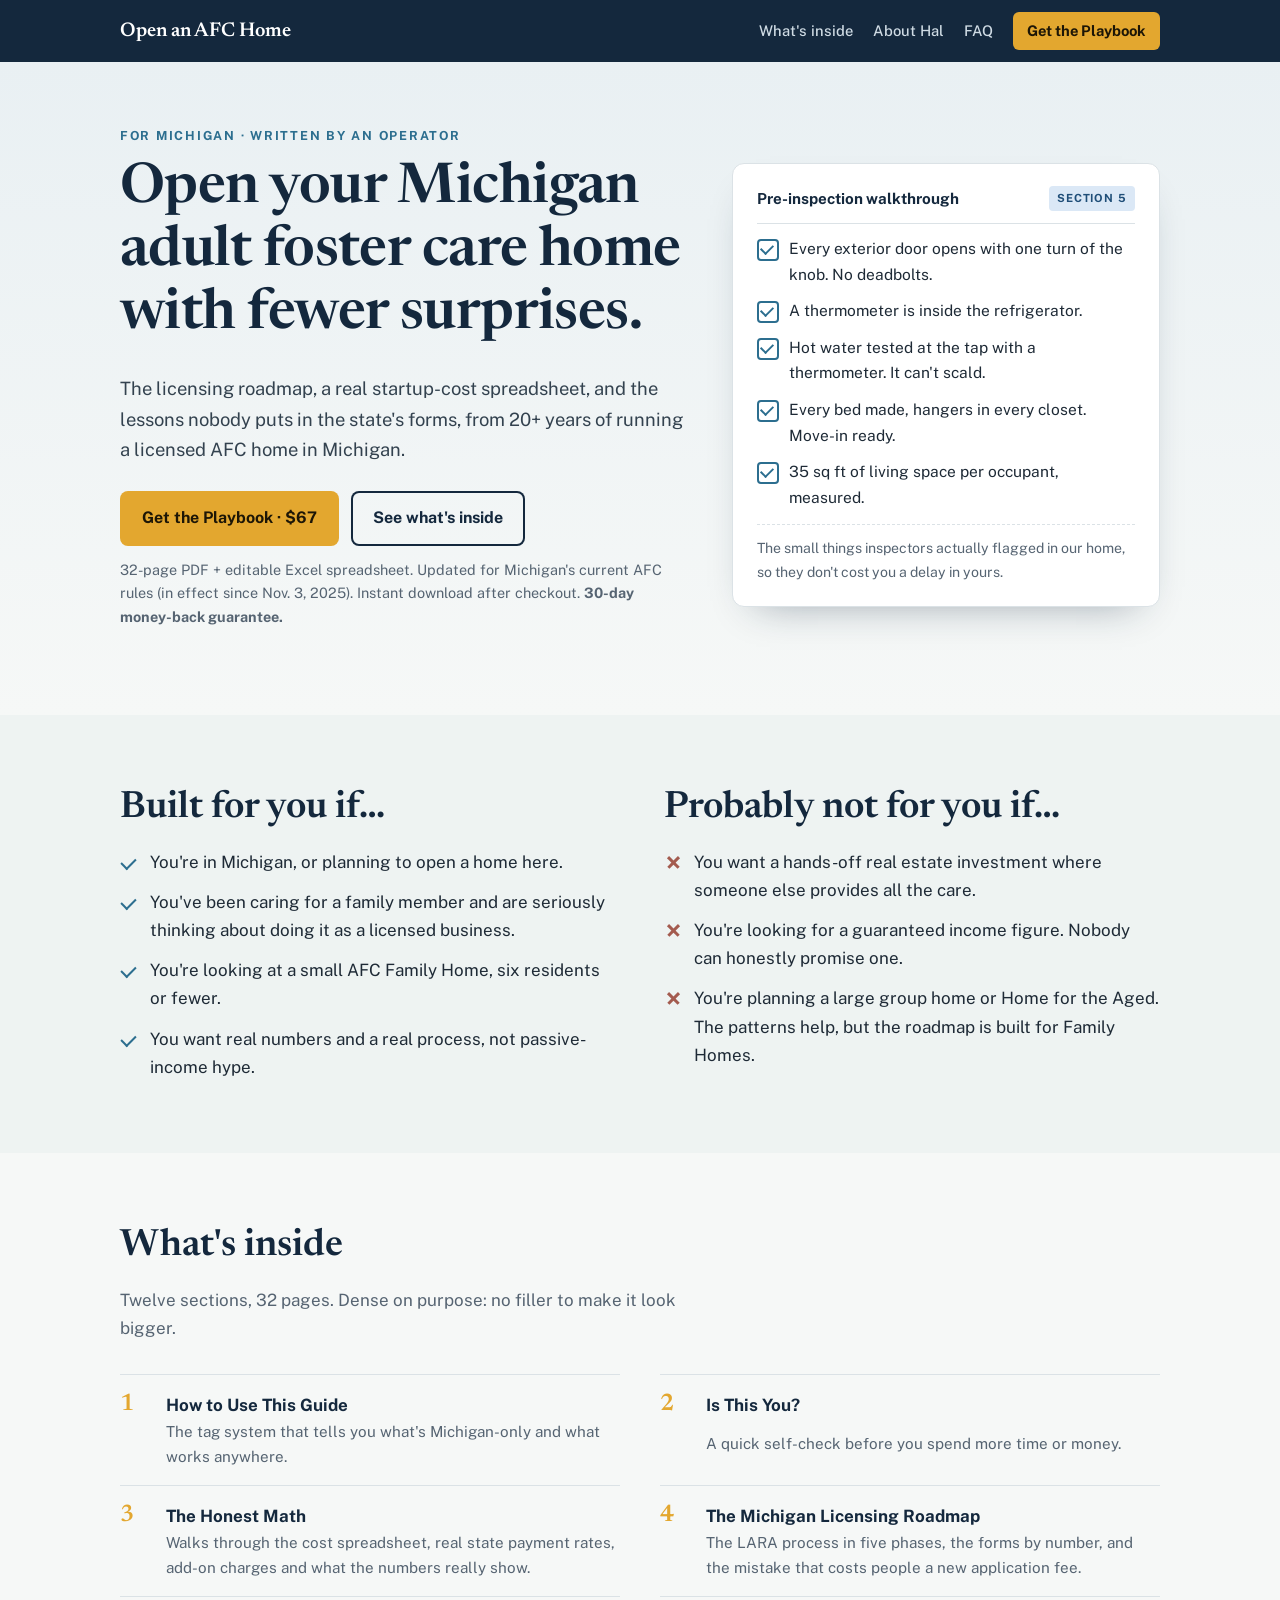
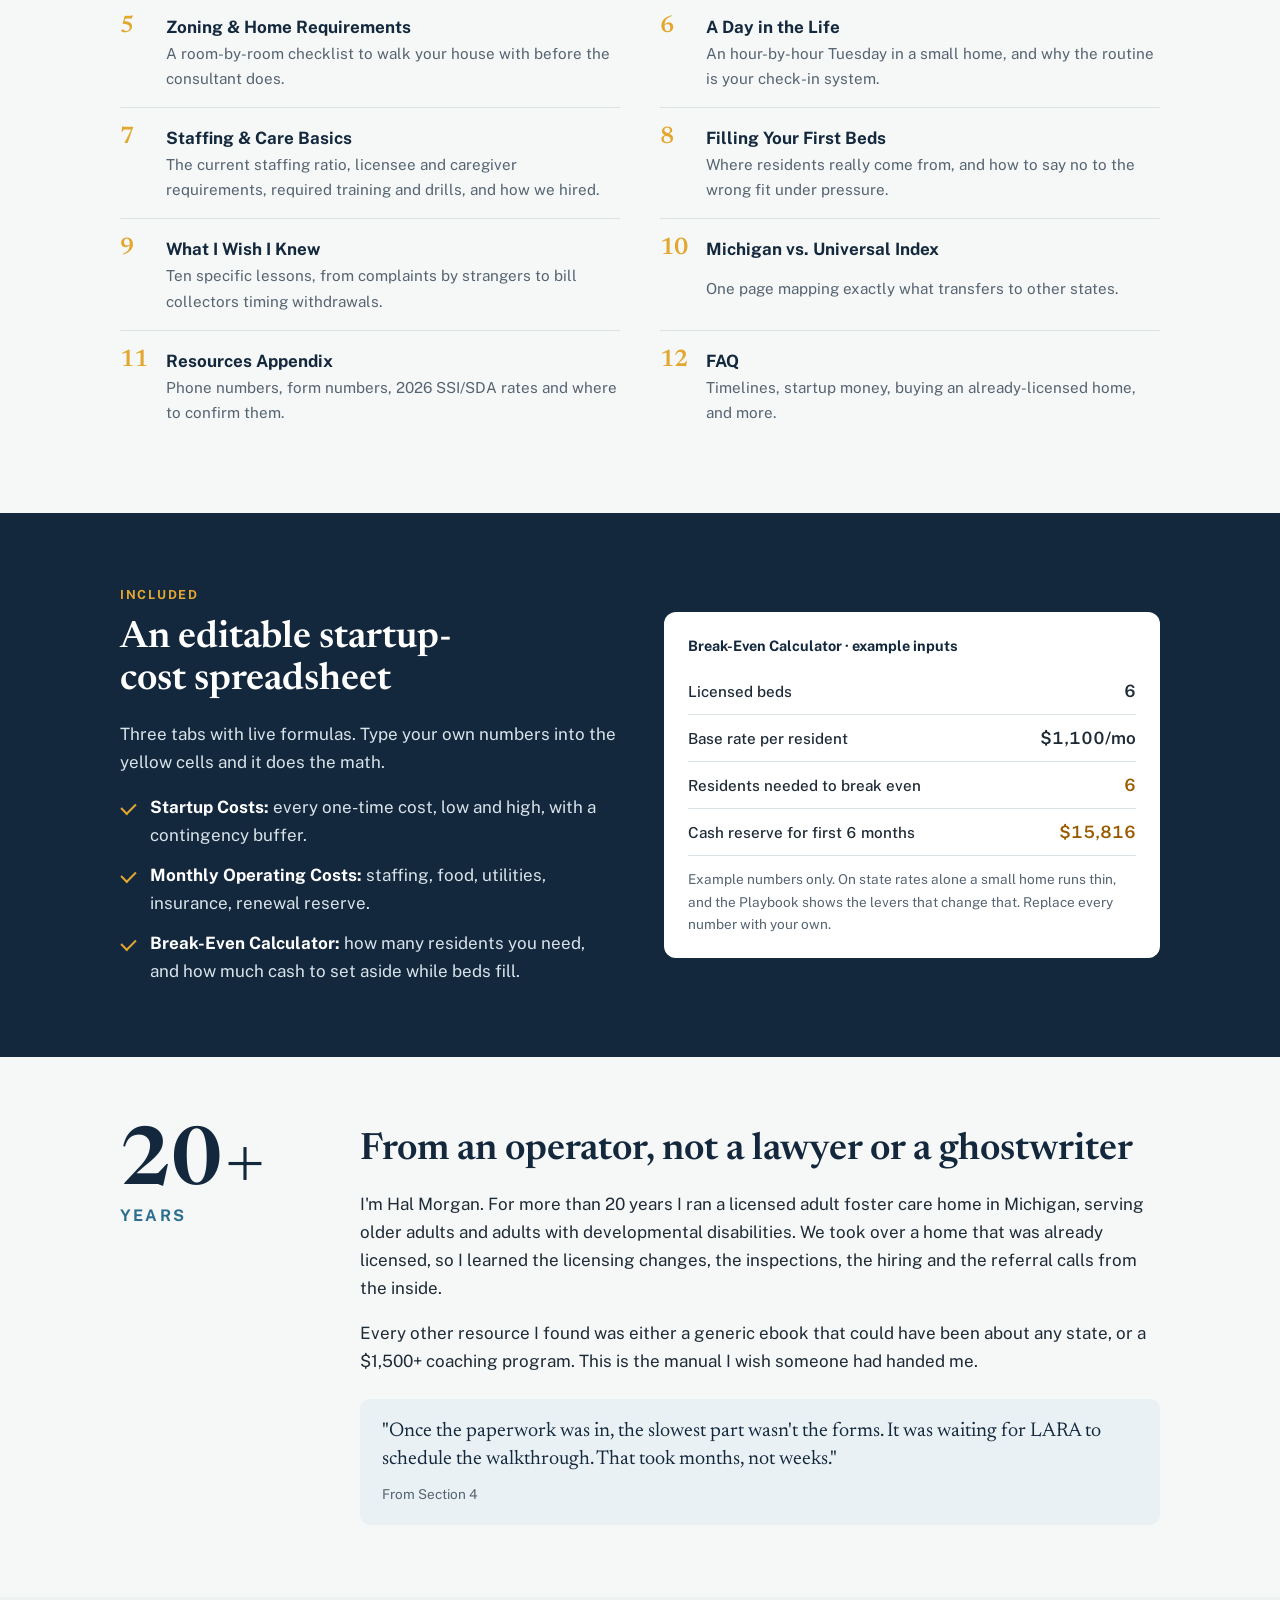
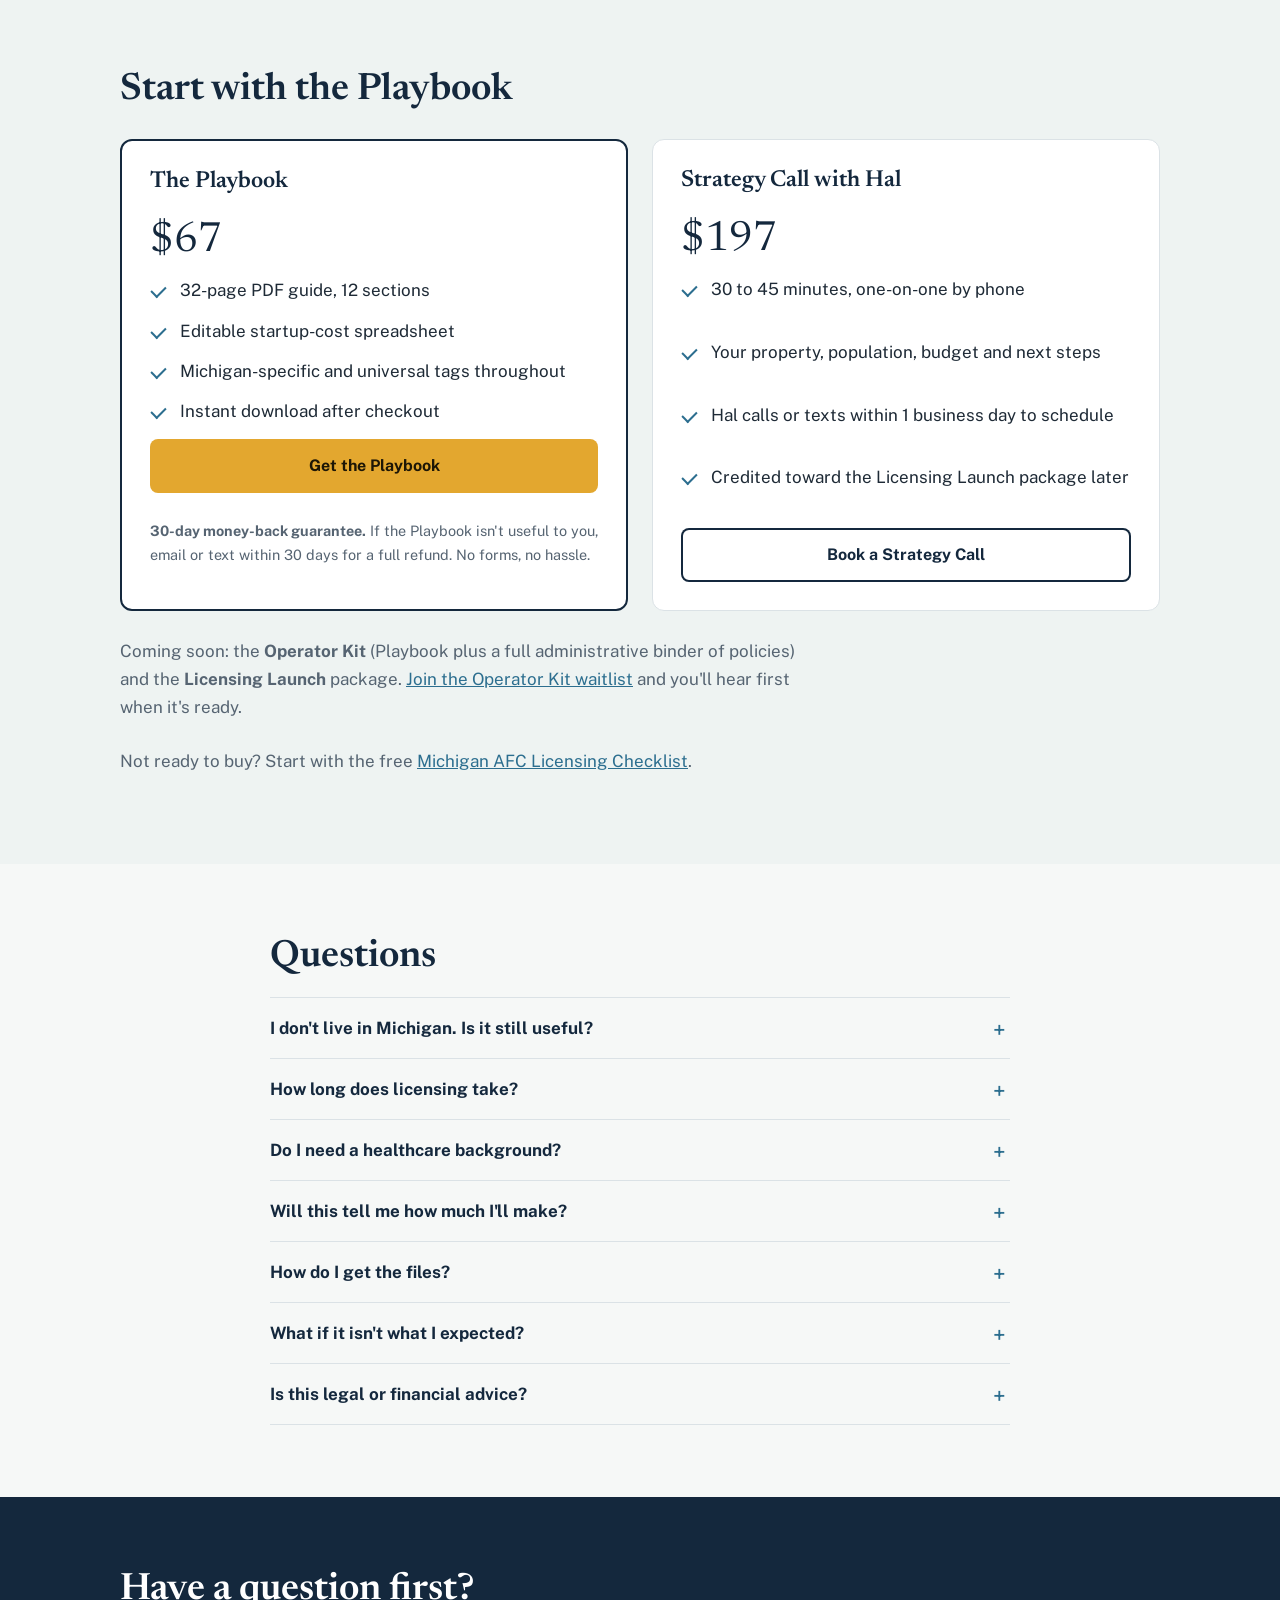
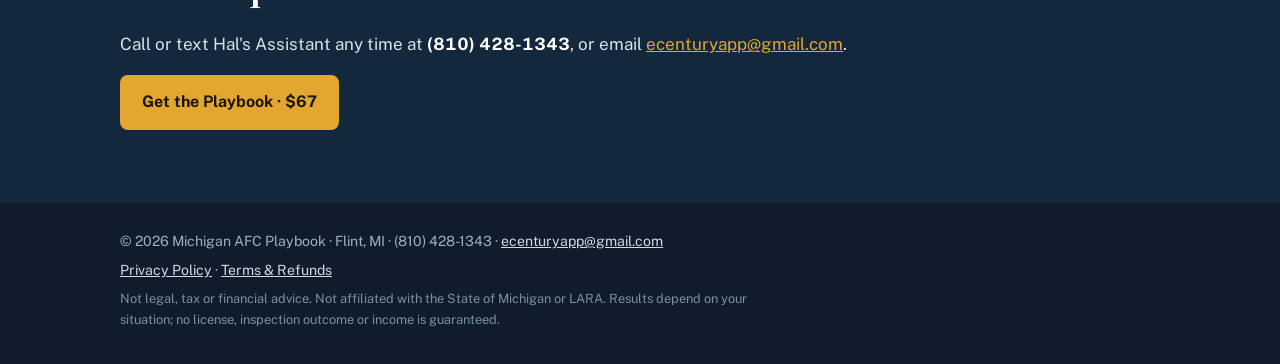
==== commit 12e23ef8: "Update index.html" ====
--- a/index.html
+++ b/index.html
@@ -182,7 +182,7 @@
           <a class="btn btn-ghost btn-block" href="https://buy.stripe.com/fZu9AVecd91j5R3edpbII01">Book a Strategy Call</a>
         </article>
       </div>
-      <p class="soon">Coming soon: the <b>Operator Kit</b> (Playbook plus a full administrative binder of policies) and the <b>Licensing Launch</b> package. Call or text to get on the list.</p>
+      <p class="soon">Coming soon: the <b>Operator Kit</b> (Playbook plus a full administrative binder of policies) and the <b>Licensing Launch</b> package. <a href="mailto:ecenturyapp@gmail.com?subject=Operator%20Kit%20waitlist&amp;body=Please%20add%20me%20to%20the%20Operator%20Kit%20waitlist.%20My%20name%20is%3A">Join the Operator Kit waitlist</a> and you'll hear first when it's ready.</p>
       <p class="soon">Not ready to buy? Start with the free <a href="https://openafchome.com/free-checklist/?utm_source=salespage">Michigan AFC Licensing Checklist</a>.</p>
     </div>
   </section>
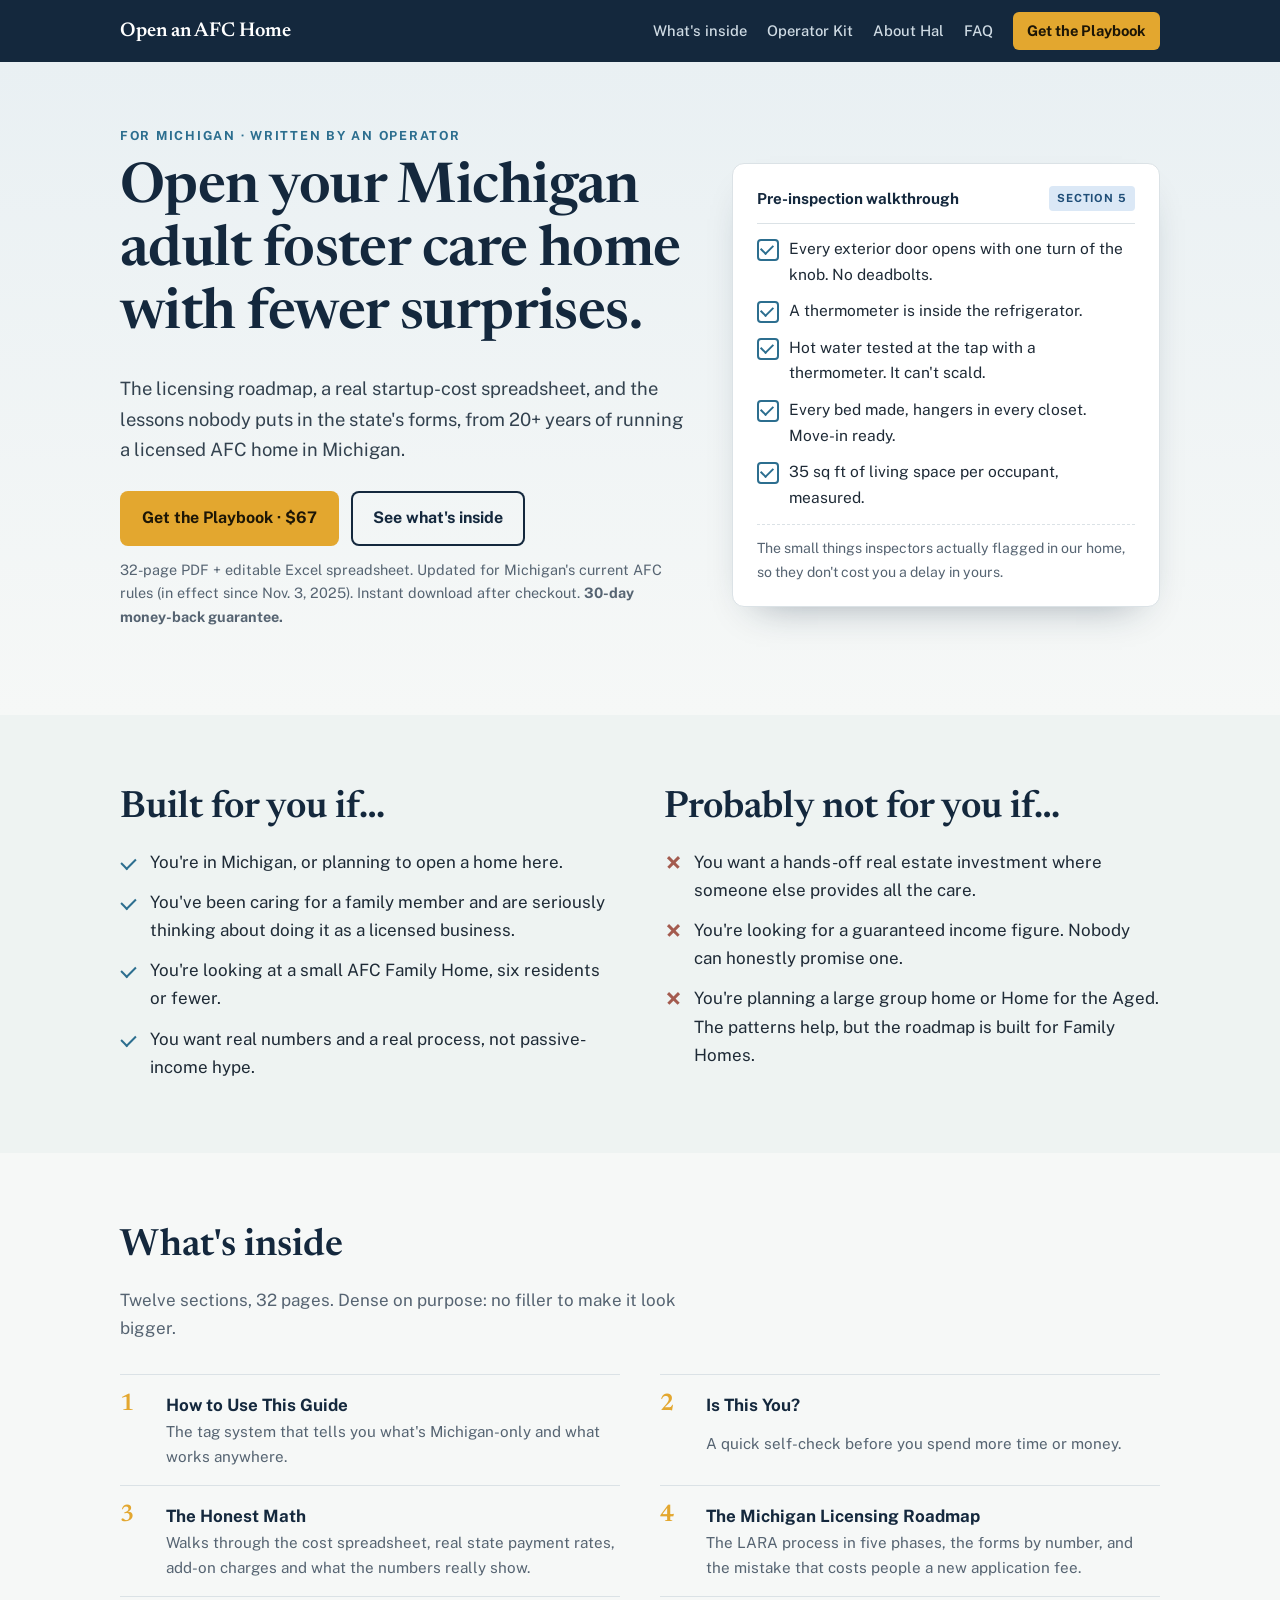
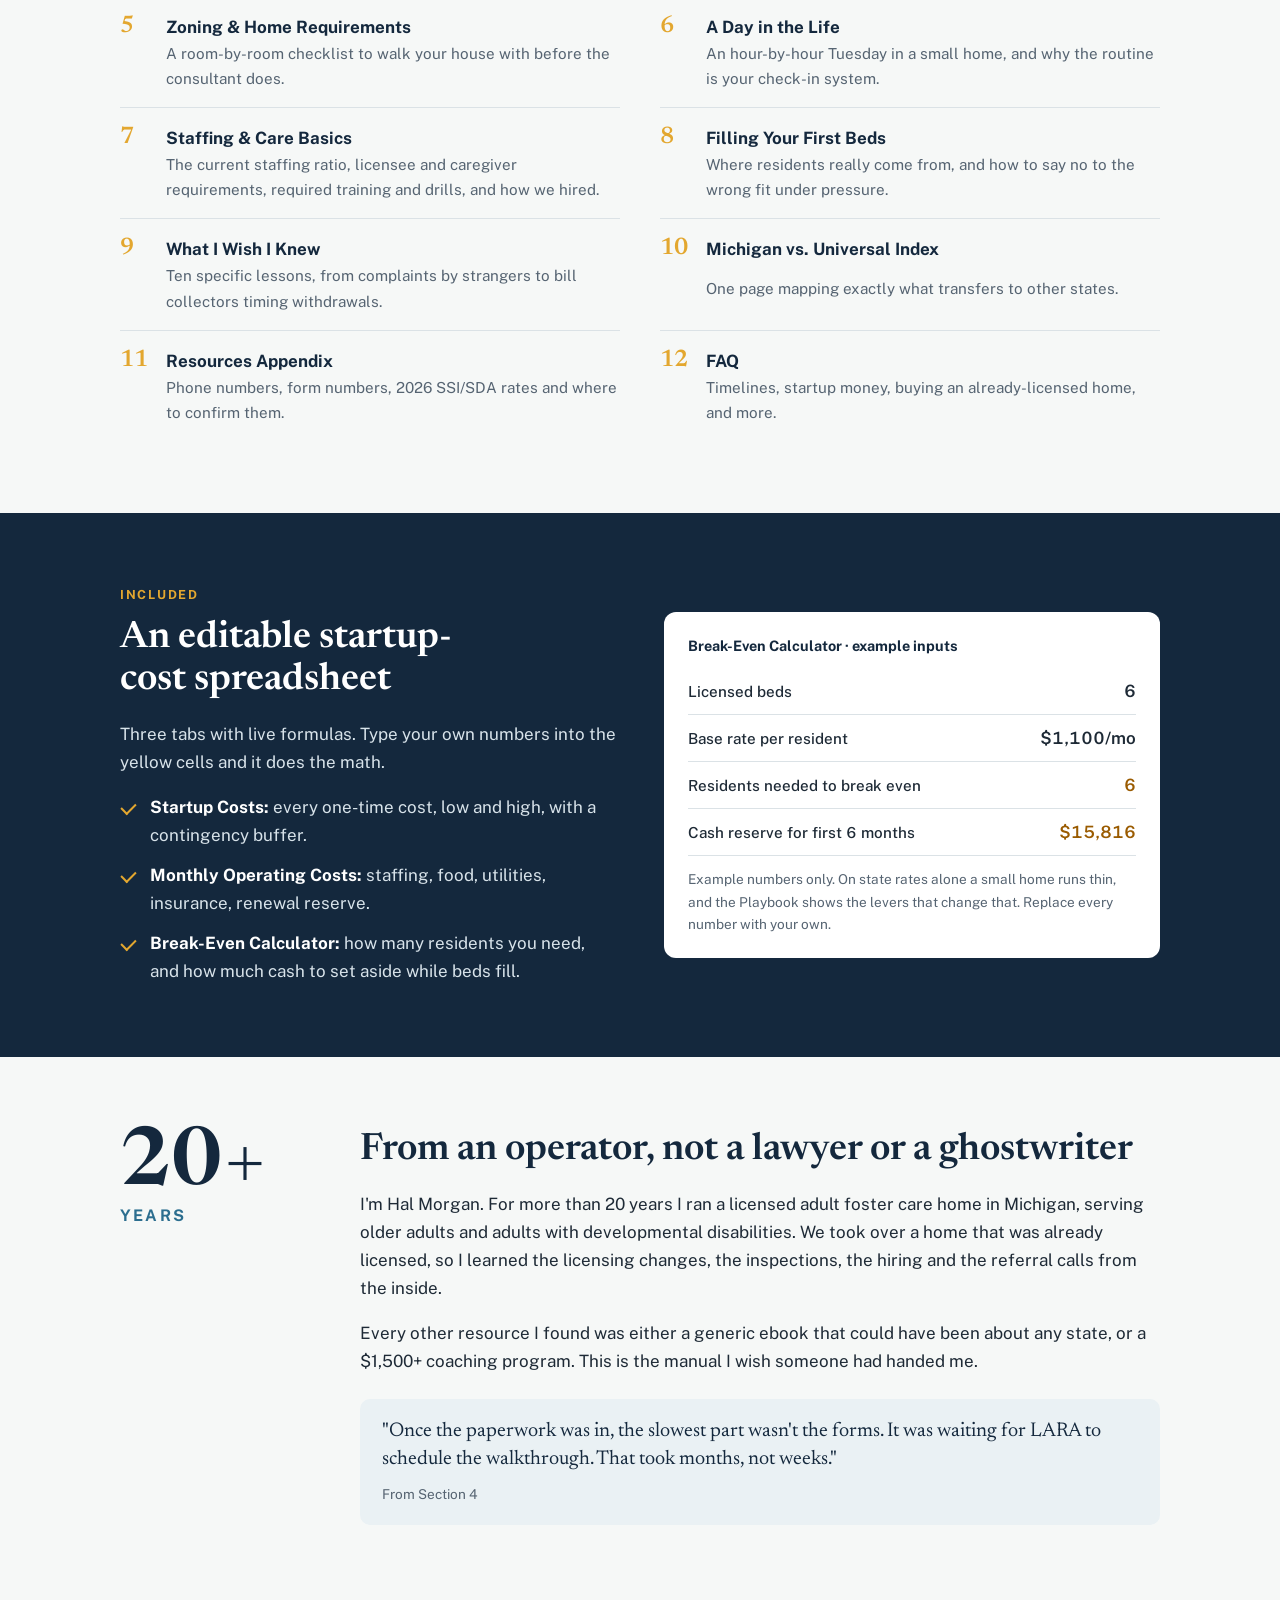
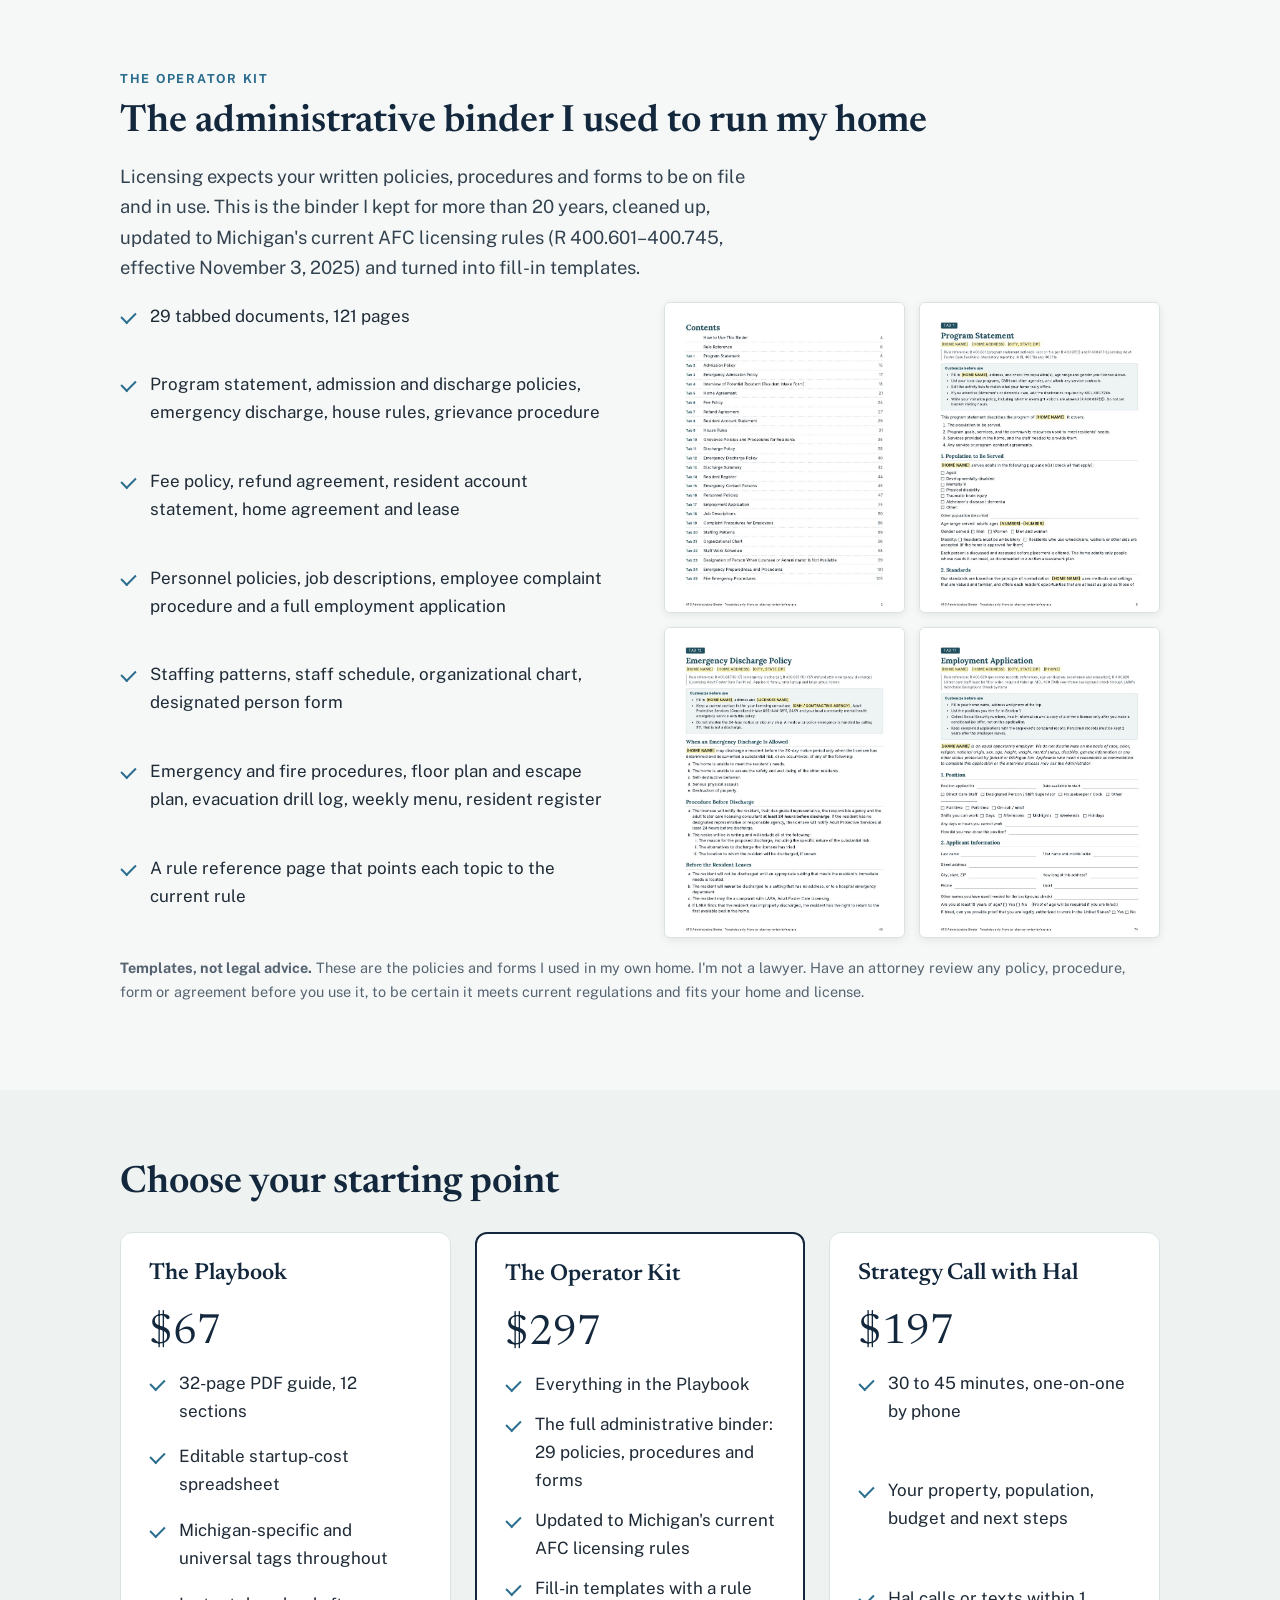
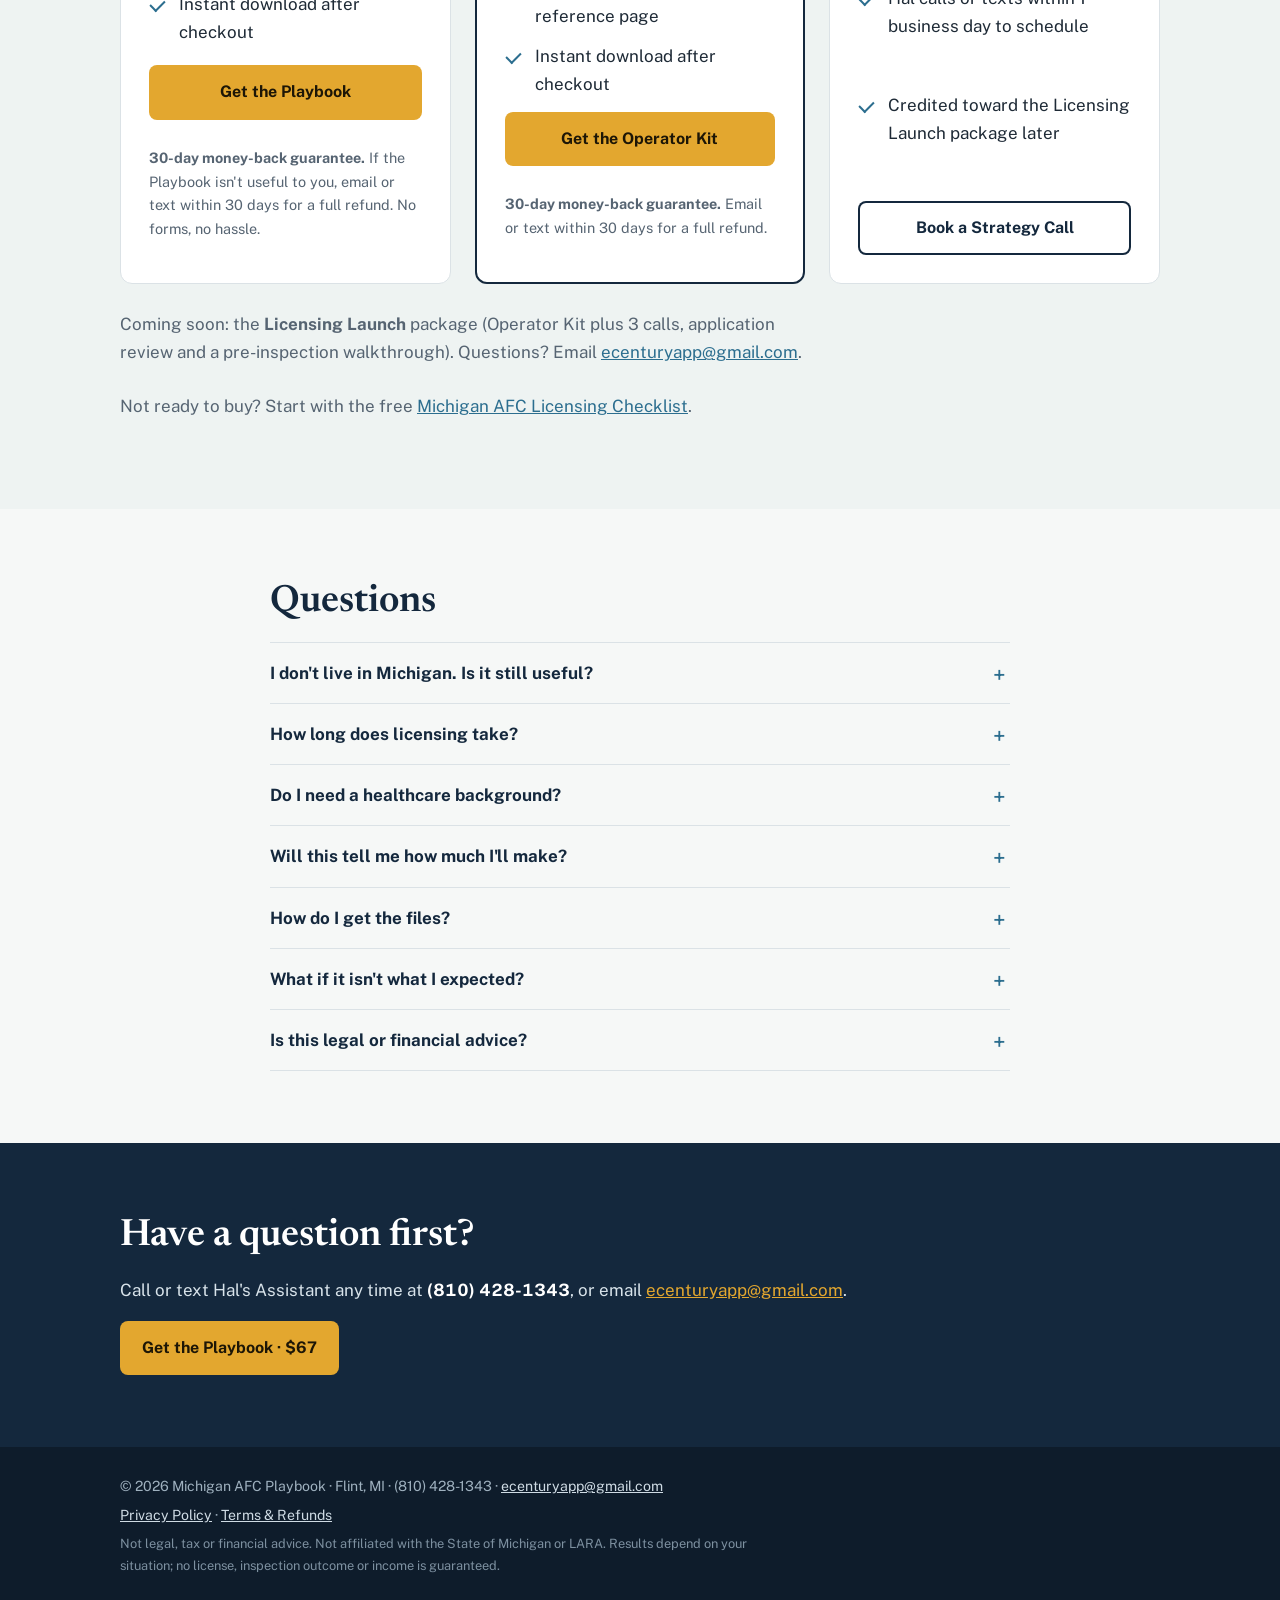
==== commit 8903a8fb: "Add Operator Kit: binder section, $297 tier, kit thank-you page, upgrade offer (links pending) Co-Au" ====
--- a/index.html
+++ b/index.html
@@ -19,7 +19,7 @@
 !function(f,b,e,v,n,t,s){if(f.fbq)return;n=f.fbq=function(){n.callMethod?n.callMethod.apply(n,arguments):n.queue.push(arguments)};if(!f._fbq)f._fbq=n;n.push=n;n.loaded=!0;n.version='2.0';n.queue=[];t=b.createElement(e);t.async=!0;t.src=v;s=b.getElementsByTagName(e)[0];s.parentNode.insertBefore(t,s)}(window,document,'script','https://connect.facebook.net/en_US/fbevents.js');
 fbq('init','3702520369896985');
 fbq('track','PageView');
-document.addEventListener('click',function(ev){var a=ev.target.closest&&ev.target.closest('a[href*="buy.stripe.com"]');if(!a)return;var call=a.href.indexOf('fZu9AVecd91j5R3edpbII01')>-1;fbq('track','InitiateCheckout',{value:call?197:67,currency:'USD',content_name:call?'AFC Strategy Call':'Michigan AFC Startup Playbook'});});
+document.addEventListener('click',function(ev){var a=ev.target.closest&&ev.target.closest('a[href*="buy.stripe.com"]');if(!a)return;var call=a.href.indexOf('fZu9AVecd91j5R3edpbII01')>-1,kit=a.hasAttribute('data-kit'),up=a.hasAttribute('data-upgrade');fbq('track','InitiateCheckout',{value:up?230:kit?297:call?197:67,currency:'USD',content_name:up?'Operator Kit Upgrade':kit?'AFC Operator Kit':call?'AFC Strategy Call':'Michigan AFC Startup Playbook'});});
 </script>
 <noscript><img height="1" width="1" style="display:none" src="https://www.facebook.com/tr?id=3702520369896985&ev=PageView&noscript=1" alt=""></noscript>
 <!-- End Meta Pixel -->
@@ -30,7 +30,7 @@
   <div class="wrap topbar-in">
     <a class="brand" href="/">Open an AFC Home</a>
     <nav aria-label="Main">
-      <a href="#inside">What's inside</a>
+      <a href="#inside">What's inside</a> <a href="#binder">Operator Kit</a>
       <a href="#about">About Hal</a>
       <a href="#faq">FAQ</a>
       <a class="nav-buy" href="https://buy.stripe.com/8x2dRb1prdhzdjv6KXbII00">Get the Playbook</a>
@@ -154,11 +154,37 @@
     </div>
   </section>
 
+  <section class="band" id="binder">
+    <div class="wrap">
+      <p class="eyebrow">The Operator Kit</p>
+      <h2>The administrative binder I used to run my home</h2>
+      <p class="lede">Licensing expects your written policies, procedures and forms to be on file and in use. This is the binder I kept for more than 20 years, cleaned up, updated to Michigan's current AFC licensing rules (R 400.601&ndash;400.745, effective November 3, 2025) and turned into fill-in templates.</p>
+      <div class="two-col">
+        <ul class="ticks">
+          <li>29 tabbed documents, 121 pages</li>
+          <li>Program statement, admission and discharge policies, emergency discharge, house rules, grievance procedure</li>
+          <li>Fee policy, refund agreement, resident account statement, home agreement and lease</li>
+          <li>Personnel policies, job descriptions, employee complaint procedure and a full employment application</li>
+          <li>Staffing patterns, staff schedule, organizational chart, designated person form</li>
+          <li>Emergency and fire procedures, floor plan and escape plan, evacuation drill log, weekly menu, resident register</li>
+          <li>A rule reference page that points each topic to the current rule</li>
+        </ul>
+        <div class="samples">
+          <img src="img/binder-contents.jpg" alt="Binder contents page" loading="lazy" width="765" height="990">
+          <img src="img/binder-program-statement.jpg" alt="Program Statement template" loading="lazy" width="765" height="990">
+          <img src="img/binder-emergency-discharge.jpg" alt="Emergency Discharge Policy template" loading="lazy" width="765" height="990">
+          <img src="img/binder-employment-application.jpg" alt="Employment Application template" loading="lazy" width="765" height="990">
+        </div>
+      </div>
+      <p class="fine" style="margin-top:18px"><b>Templates, not legal advice.</b> These are the policies and forms I used in my own home. I'm not a lawyer. Have an attorney review any policy, procedure, form or agreement before you use it, to be certain it meets current regulations and fits your home and license.</p>
+    </div>
+  </section>
+
   <section class="band band-quiet" id="pricing">
     <div class="wrap">
-      <h2 class="center-ish">Start with the Playbook</h2>
+      <h2 class="center-ish">Choose your starting point</h2>
       <div class="offers">
-        <article class="offer offer-main">
+        <article class="offer">
           <h3>The Playbook</h3>
           <p class="price">$67</p>
           <ul class="ticks">
@@ -169,6 +195,19 @@
           </ul>
           <a class="btn btn-primary btn-block" href="https://buy.stripe.com/8x2dRb1prdhzdjv6KXbII00">Get the Playbook</a>
           <p class="fine" style="margin-top:12px"><b>30-day money-back guarantee.</b> If the Playbook isn't useful to you, email or text within 30 days for a full refund. No forms, no hassle.</p>
+        </article>
+        <article class="offer offer-main">
+          <h3>The Operator Kit</h3>
+          <p class="price">$297</p>
+          <ul class="ticks">
+            <li>Everything in the Playbook</li>
+            <li>The full administrative binder: 29 policies, procedures and forms</li>
+            <li>Updated to Michigan's current AFC licensing rules</li>
+            <li>Fill-in templates with a rule reference page</li>
+            <li>Instant download after checkout</li>
+          </ul>
+          <a class="btn btn-primary btn-block" href="KIT_LINK" data-kit>Get the Operator Kit</a>
+          <p class="fine" style="margin-top:12px"><b>30-day money-back guarantee.</b> Email or text within 30 days for a full refund.</p>
         </article>
         <article class="offer">
           <h3>Strategy Call with Hal</h3>
@@ -182,7 +221,7 @@
           <a class="btn btn-ghost btn-block" href="https://buy.stripe.com/fZu9AVecd91j5R3edpbII01">Book a Strategy Call</a>
         </article>
       </div>
-      <p class="soon">Coming soon: the <b>Operator Kit</b> (Playbook plus a full administrative binder of policies) and the <b>Licensing Launch</b> package. <a href="mailto:ecenturyapp@gmail.com?subject=Operator%20Kit%20waitlist&amp;body=Please%20add%20me%20to%20the%20Operator%20Kit%20waitlist.%20My%20name%20is%3A">Join the Operator Kit waitlist</a> and you'll hear first when it's ready.</p>
+      <p class="soon">Coming soon: the <b>Licensing Launch</b> package (Operator Kit plus 3 calls, application review and a pre-inspection walkthrough). Questions? Email <a href="mailto:ecenturyapp@gmail.com">ecenturyapp@gmail.com</a>.</p>
       <p class="soon">Not ready to buy? Start with the free <a href="https://openafchome.com/free-checklist/?utm_source=salespage">Michigan AFC Licensing Checklist</a>.</p>
     </div>
   </section>
--- a/styles.css
+++ b/styles.css
@@ -110,7 +110,7 @@
 cite{font-style:normal;font-size:.85rem;color:var(--muted)}
 
 /* offers */
-.offers{display:grid;grid-template-columns:1fr 1fr;gap:24px;margin-top:28px}
+.offers{display:grid;grid-template-columns:repeat(3,1fr);gap:24px;margin-top:28px}
 .offer{background:var(--card);border:1px solid var(--line);border-radius:12px;padding:28px;display:flex;flex-direction:column;gap:14px;min-width:0}
 .offer .ticks{flex:1}
 .offer-main{border:2px solid var(--ink)}
@@ -149,3 +149,7 @@
   .about-mark{font-size:3.6rem}
   .band{padding-block:52px}
 }
+
+.samples{display:grid;grid-template-columns:1fr 1fr;gap:14px}
+.samples img{width:100%;height:auto;border:1px solid var(--line);border-radius:6px;box-shadow:0 2px 8px rgba(0,0,0,.08);background:#fff}
+@media (max-width:900px){.offers{grid-template-columns:1fr}}
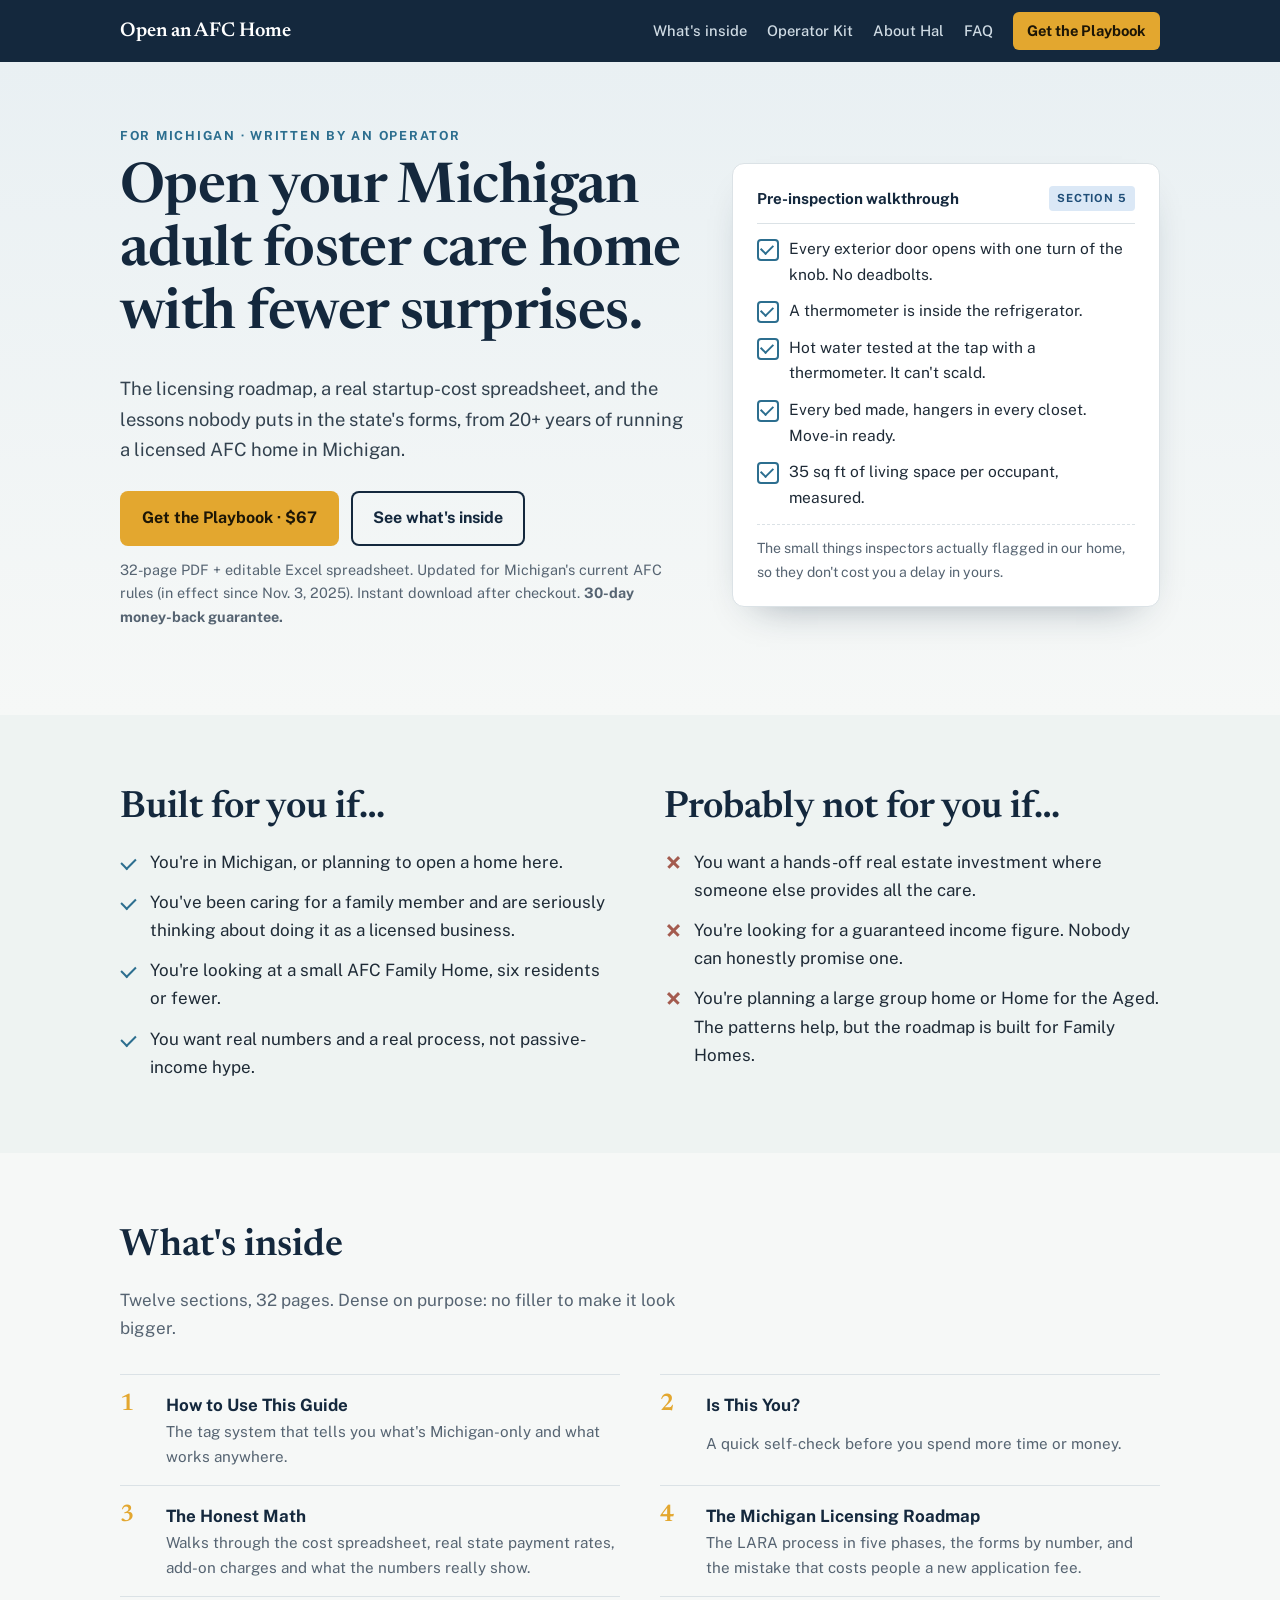
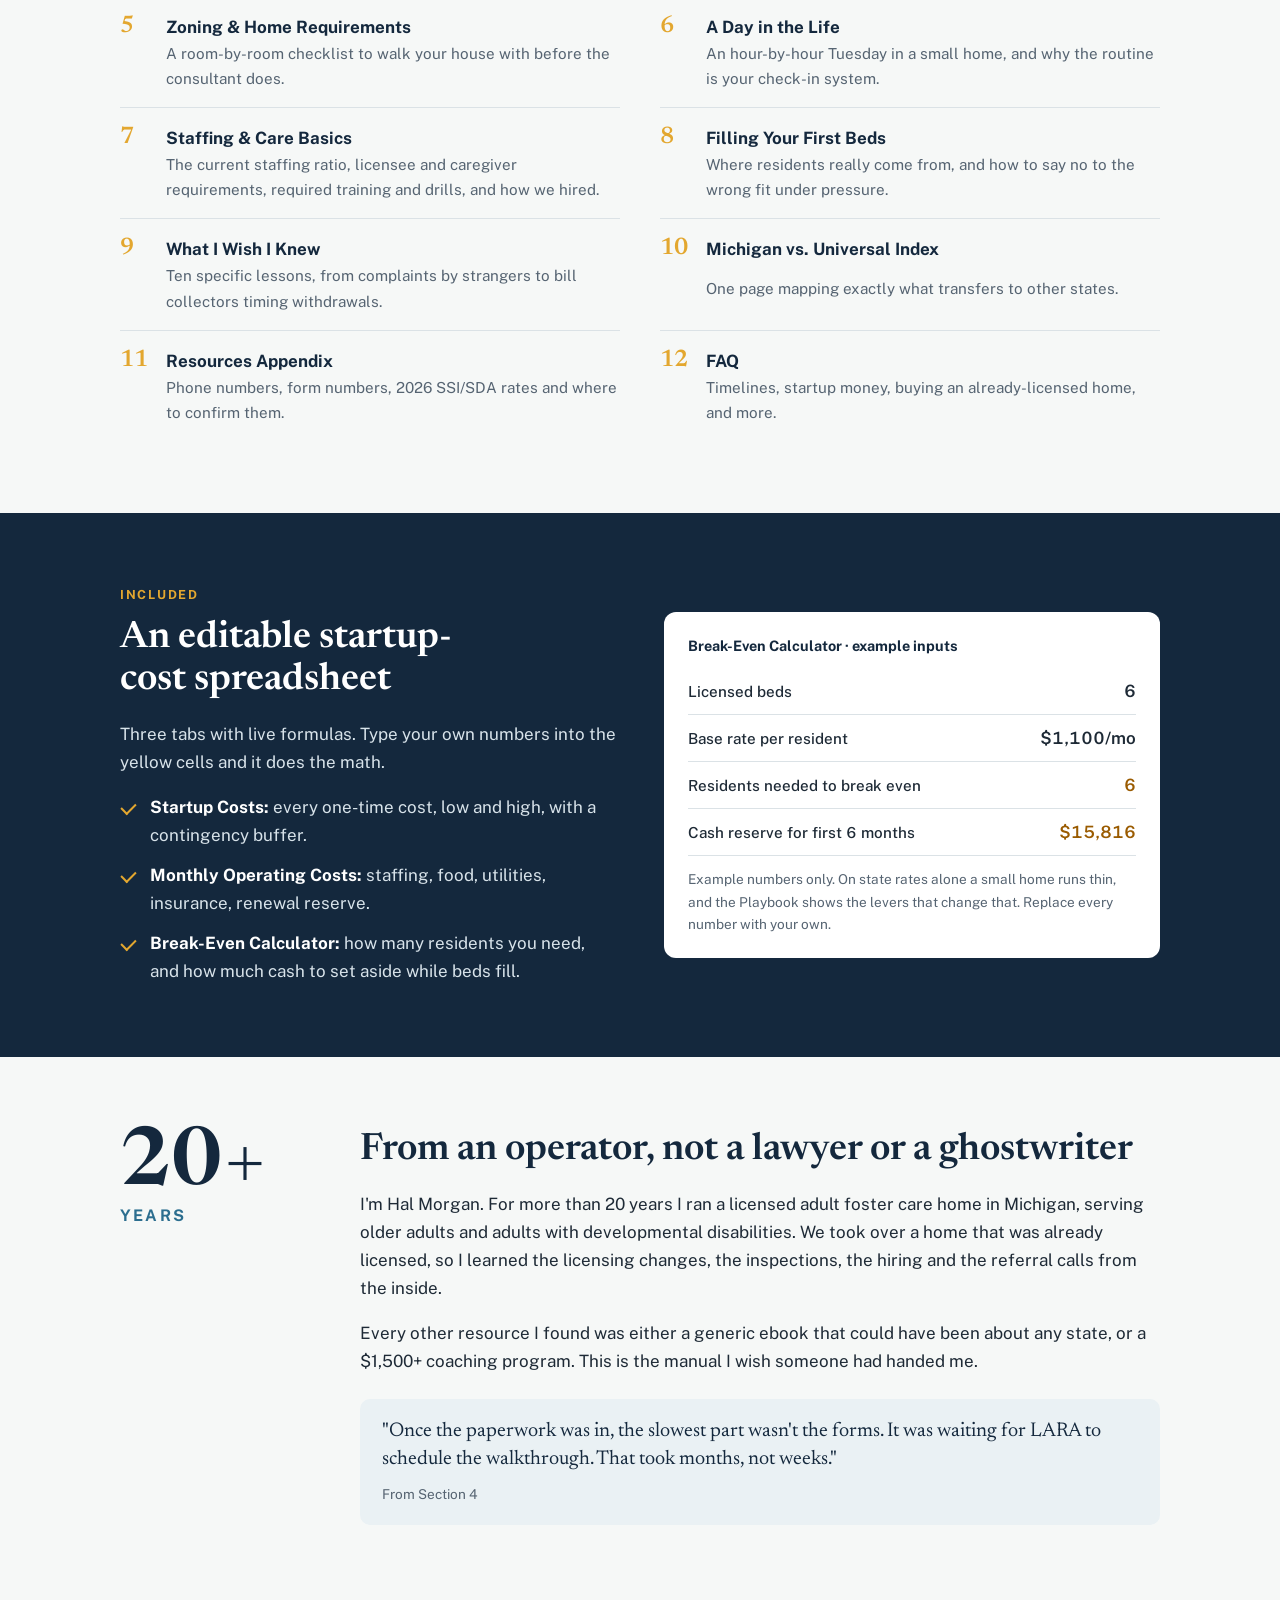
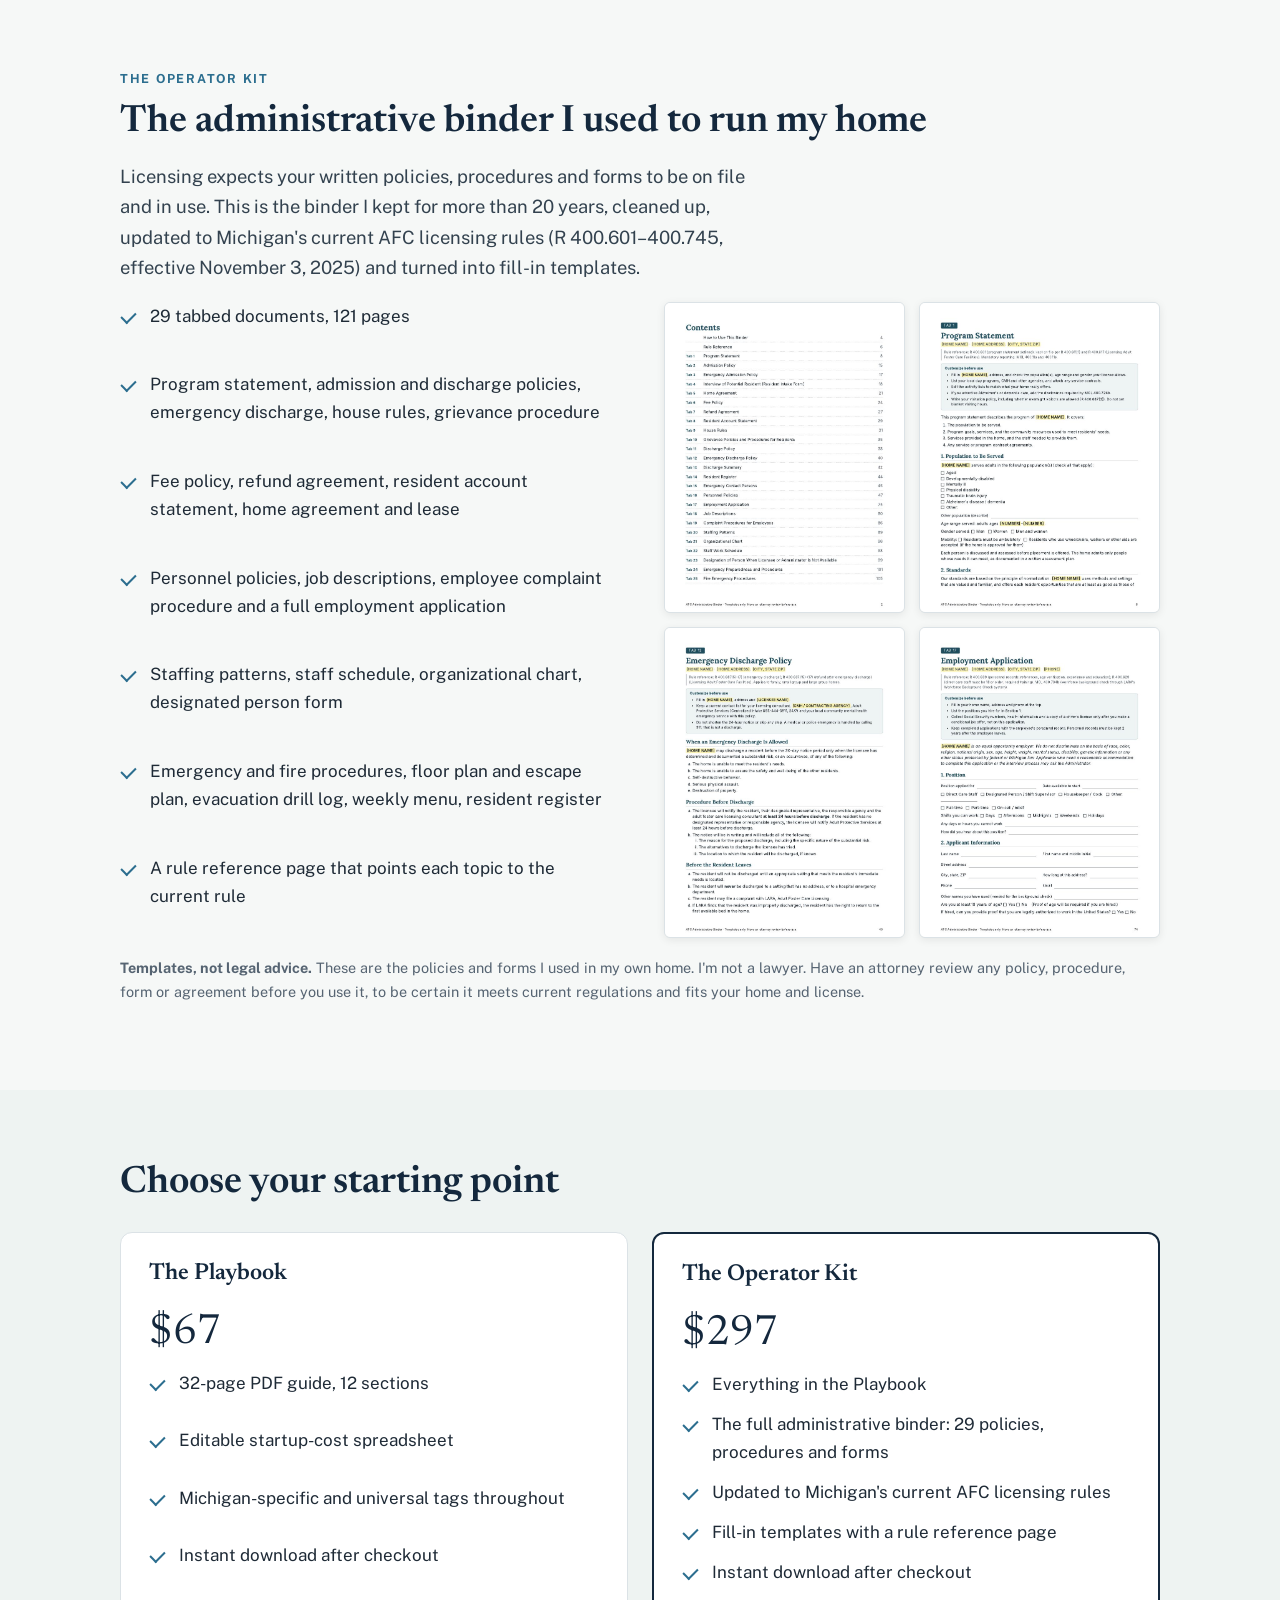
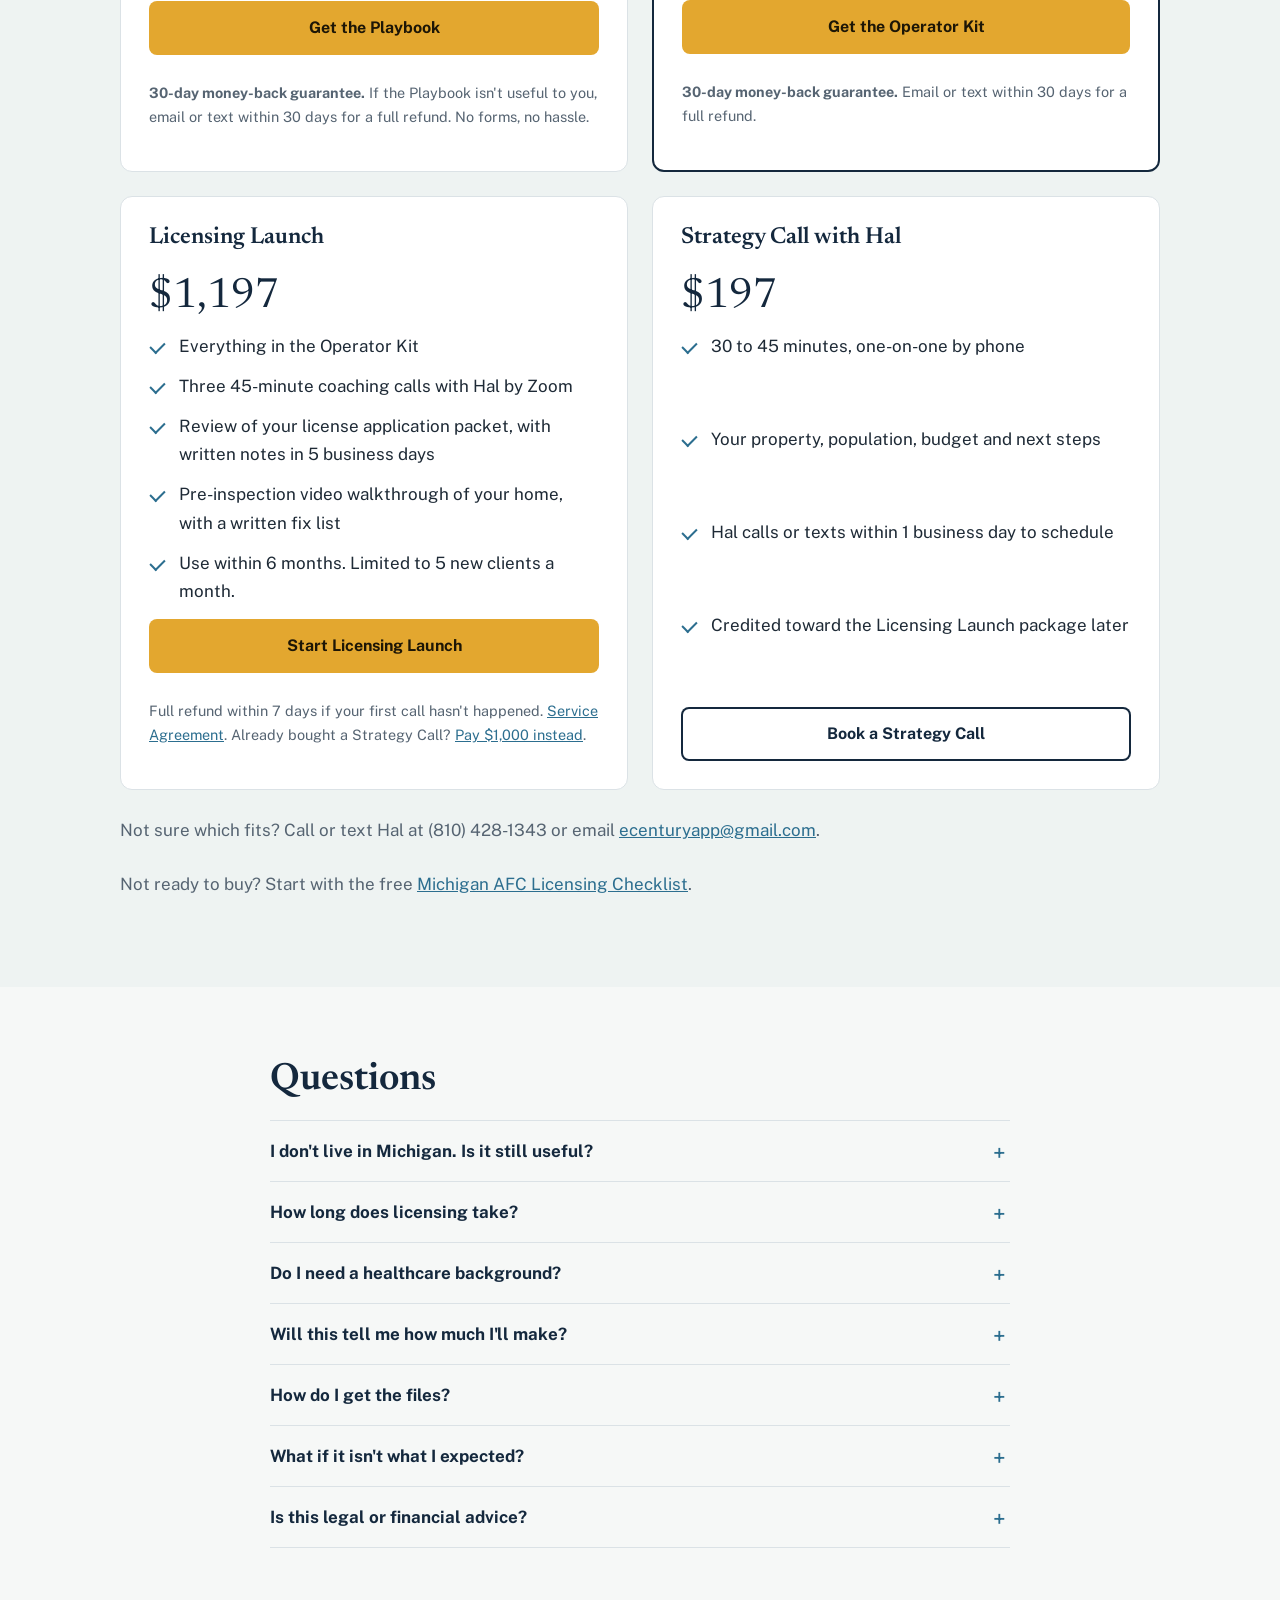
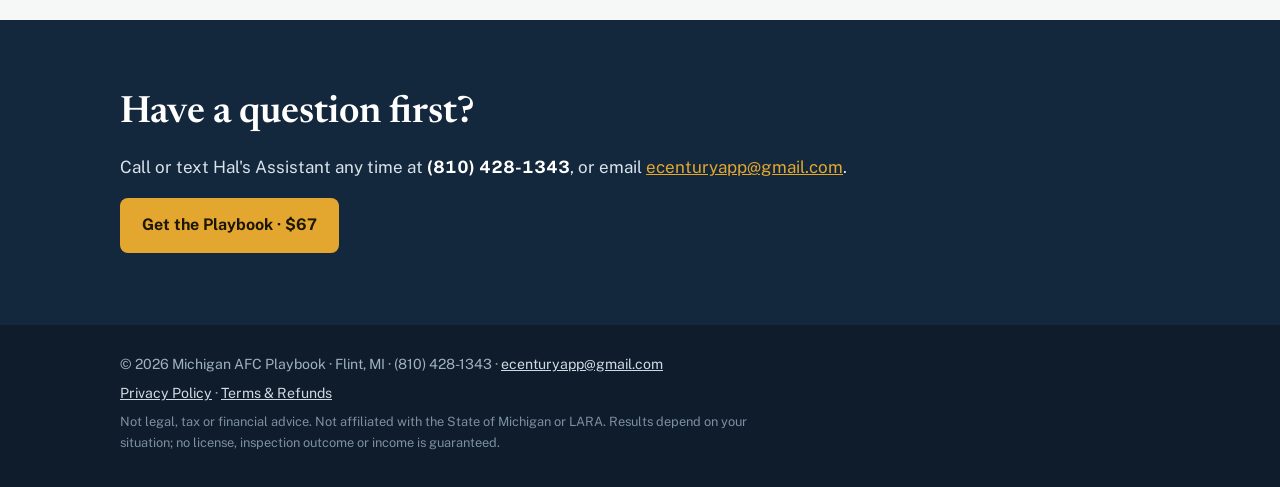
==== commit 261e733b: "Launch Licensing Launch: $1,197 tier, welcome page, service agreement, client packet Co-Authored-By:" ====
--- a/index.html
+++ b/index.html
@@ -19,7 +19,7 @@
 !function(f,b,e,v,n,t,s){if(f.fbq)return;n=f.fbq=function(){n.callMethod?n.callMethod.apply(n,arguments):n.queue.push(arguments)};if(!f._fbq)f._fbq=n;n.push=n;n.loaded=!0;n.version='2.0';n.queue=[];t=b.createElement(e);t.async=!0;t.src=v;s=b.getElementsByTagName(e)[0];s.parentNode.insertBefore(t,s)}(window,document,'script','https://connect.facebook.net/en_US/fbevents.js');
 fbq('init','3702520369896985');
 fbq('track','PageView');
-document.addEventListener('click',function(ev){var a=ev.target.closest&&ev.target.closest('a[href*="buy.stripe.com"]');if(!a)return;var call=a.href.indexOf('fZu9AVecd91j5R3edpbII01')>-1,kit=a.hasAttribute('data-kit'),up=a.hasAttribute('data-upgrade');fbq('track','InitiateCheckout',{value:up?230:kit?297:call?197:67,currency:'USD',content_name:up?'Operator Kit Upgrade':kit?'AFC Operator Kit':call?'AFC Strategy Call':'Michigan AFC Startup Playbook'});});
+document.addEventListener('click',function(ev){var a=ev.target.closest&&ev.target.closest('a[href*="buy.stripe.com"]');if(!a)return;var call=a.href.indexOf('fZu9AVecd91j5R3edpbII01')>-1,kit=a.hasAttribute('data-kit'),up=a.hasAttribute('data-upgrade'),ll=a.hasAttribute('data-launch'),lc=a.hasAttribute('data-launch-credit');fbq('track','InitiateCheckout',{value:lc?1000:ll?1197:up?230:kit?297:call?197:67,currency:'USD',content_name:(ll||lc)?'AFC Licensing Launch':up?'Operator Kit Upgrade':kit?'AFC Operator Kit':call?'AFC Strategy Call':'Michigan AFC Startup Playbook'});});
 </script>
 <noscript><img height="1" width="1" style="display:none" src="https://www.facebook.com/tr?id=3702520369896985&ev=PageView&noscript=1" alt=""></noscript>
 <!-- End Meta Pixel -->
@@ -206,8 +206,21 @@
             <li>Fill-in templates with a rule reference page</li>
             <li>Instant download after checkout</li>
           </ul>
-          <a class="btn btn-primary btn-block" href="KIT_LINK" data-kit>Get the Operator Kit</a>
+          <a class="btn btn-primary btn-block" href="https://buy.stripe.com/7sY00l2tv6Tb4MZ9X9bII02" data-kit>Get the Operator Kit</a>
           <p class="fine" style="margin-top:12px"><b>30-day money-back guarantee.</b> Email or text within 30 days for a full refund.</p>
+        </article>
+        <article class="offer">
+          <h3>Licensing Launch</h3>
+          <p class="price">$1,197</p>
+          <ul class="ticks">
+            <li>Everything in the Operator Kit</li>
+            <li>Three 45-minute coaching calls with Hal by Zoom</li>
+            <li>Review of your license application packet, with written notes in 5 business days</li>
+            <li>Pre-inspection video walkthrough of your home, with a written fix list</li>
+            <li>Use within 6 months. Limited to 5 new clients a month.</li>
+          </ul>
+          <a class="btn btn-primary btn-block" href="https://buy.stripe.com/aFa6oJfghgtL2ERc5hbII04" data-launch>Start Licensing Launch</a>
+          <p class="fine" style="margin-top:12px">Full refund within 7 days if your first call hasn't happened. <a href="/licensing-launch-terms.html">Service Agreement</a>. Already bought a Strategy Call? <a href="https://buy.stripe.com/6oU00l8RT91j7Zb5GTbII05" data-launch-credit>Pay $1,000 instead</a>.</p>
         </article>
         <article class="offer">
           <h3>Strategy Call with Hal</h3>
@@ -221,7 +234,7 @@
           <a class="btn btn-ghost btn-block" href="https://buy.stripe.com/fZu9AVecd91j5R3edpbII01">Book a Strategy Call</a>
         </article>
       </div>
-      <p class="soon">Coming soon: the <b>Licensing Launch</b> package (Operator Kit plus 3 calls, application review and a pre-inspection walkthrough). Questions? Email <a href="mailto:ecenturyapp@gmail.com">ecenturyapp@gmail.com</a>.</p>
+      <p class="soon">Not sure which fits? Call or text Hal at (810) 428-1343 or email <a href="mailto:ecenturyapp@gmail.com">ecenturyapp@gmail.com</a>.</p>
       <p class="soon">Not ready to buy? Start with the free <a href="https://openafchome.com/free-checklist/?utm_source=salespage">Michigan AFC Licensing Checklist</a>.</p>
     </div>
   </section>
--- a/styles.css
+++ b/styles.css
@@ -110,7 +110,7 @@
 cite{font-style:normal;font-size:.85rem;color:var(--muted)}
 
 /* offers */
-.offers{display:grid;grid-template-columns:repeat(3,1fr);gap:24px;margin-top:28px}
+.offers{display:grid;grid-template-columns:repeat(2,1fr);gap:24px;margin-top:28px}
 .offer{background:var(--card);border:1px solid var(--line);border-radius:12px;padding:28px;display:flex;flex-direction:column;gap:14px;min-width:0}
 .offer .ticks{flex:1}
 .offer-main{border:2px solid var(--ink)}
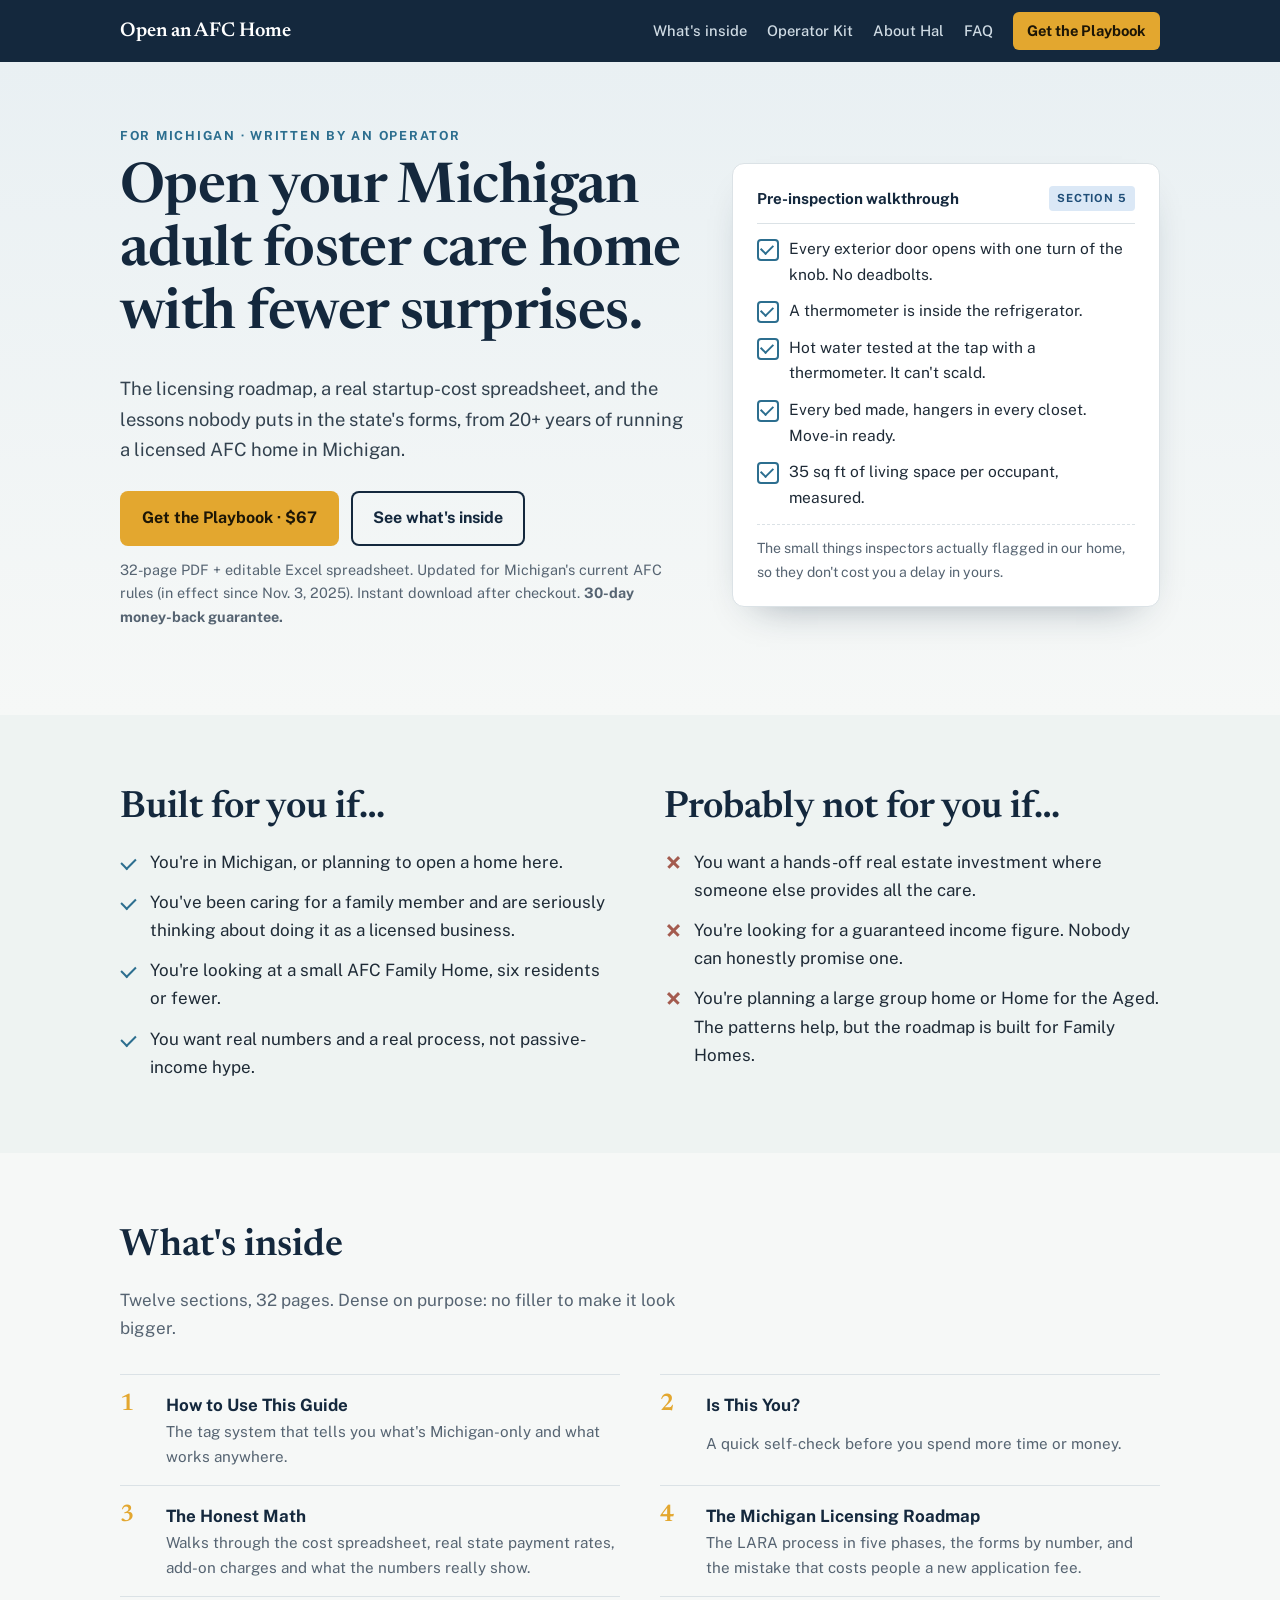
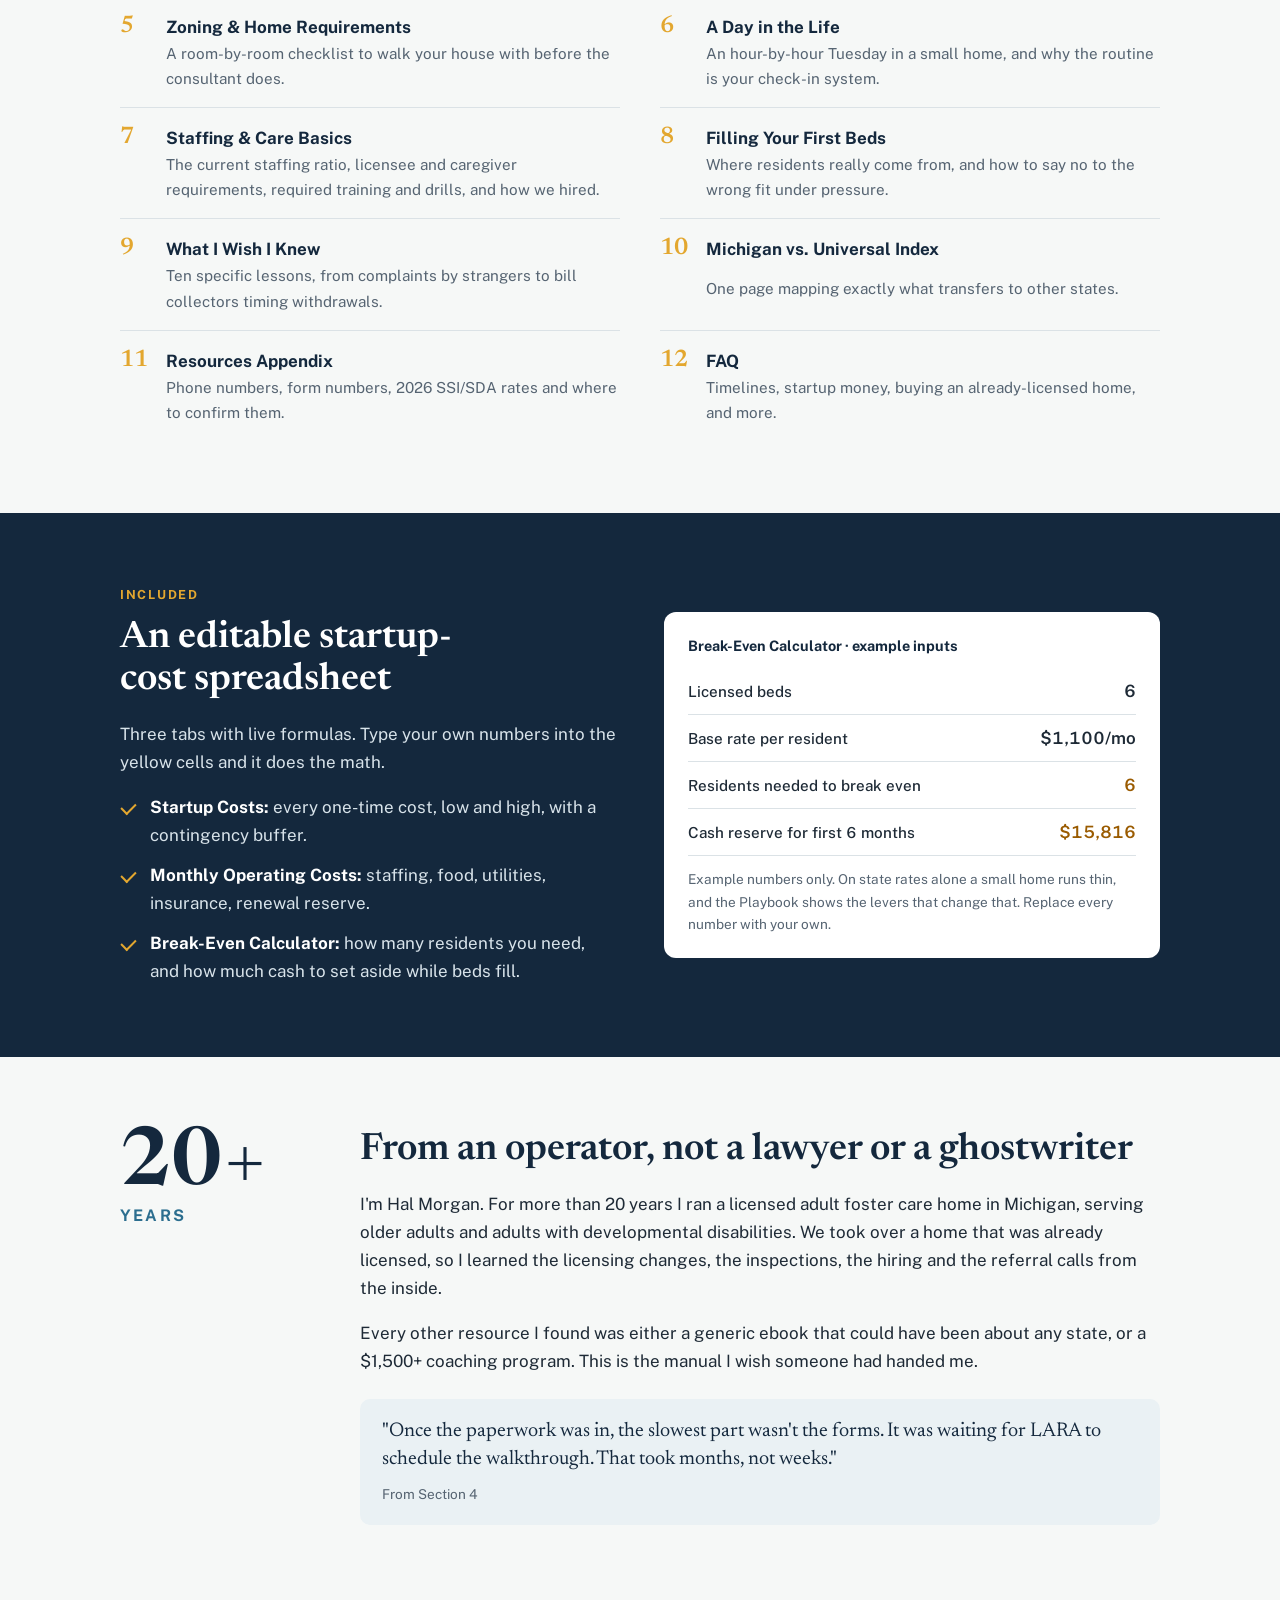
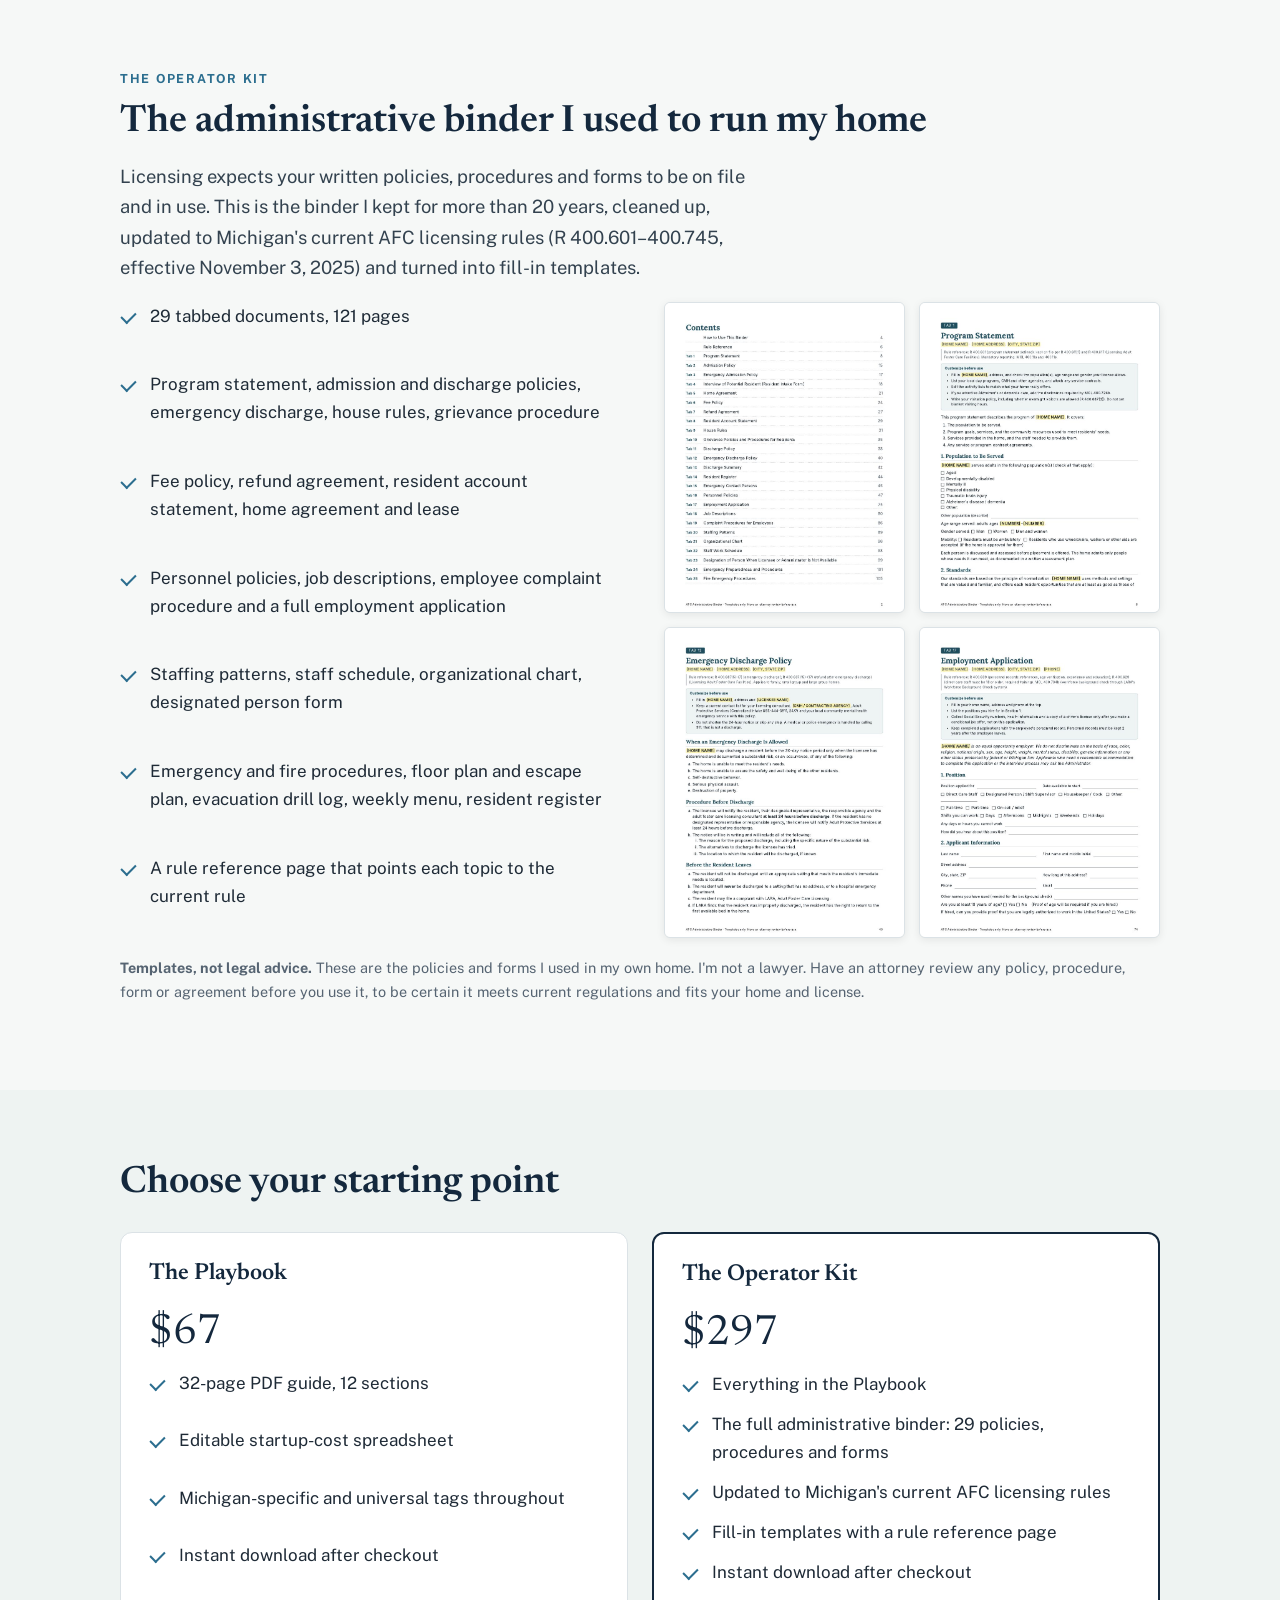
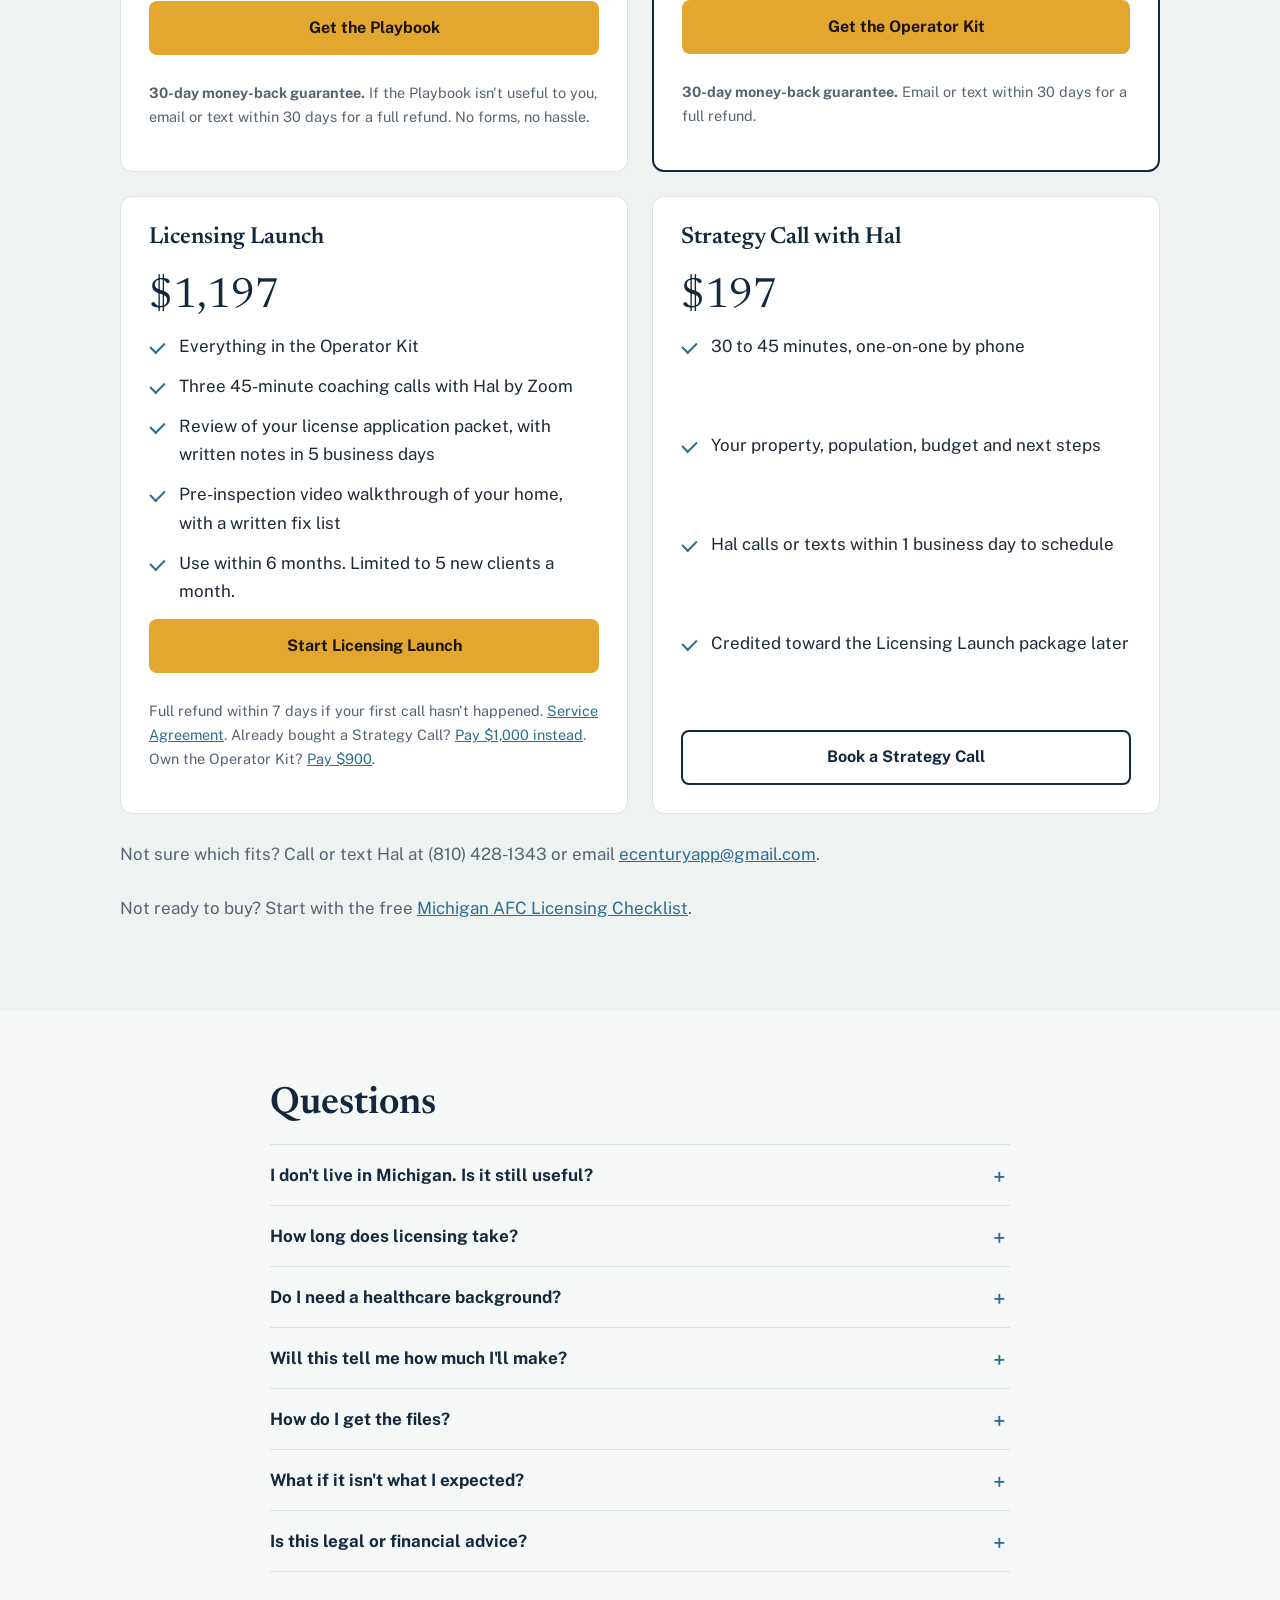
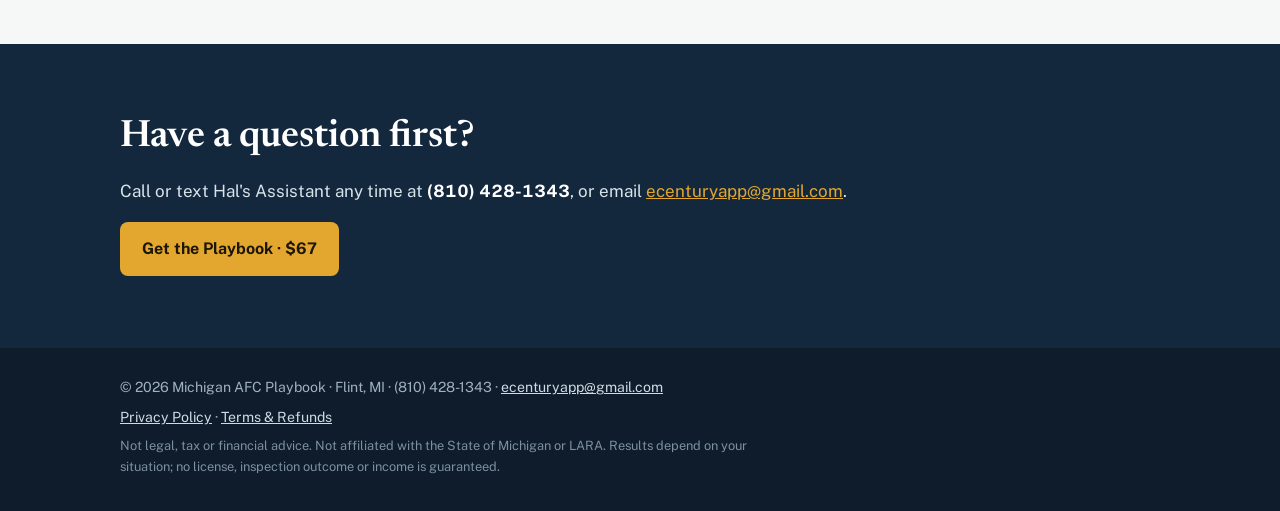
==== commit cfbfb205: "Kit buyers: $900 Licensing Launch upgrade; Promotions-folder note on thank-you pages; #launch anchor" ====
--- a/index.html
+++ b/index.html
@@ -19,7 +19,7 @@
 !function(f,b,e,v,n,t,s){if(f.fbq)return;n=f.fbq=function(){n.callMethod?n.callMethod.apply(n,arguments):n.queue.push(arguments)};if(!f._fbq)f._fbq=n;n.push=n;n.loaded=!0;n.version='2.0';n.queue=[];t=b.createElement(e);t.async=!0;t.src=v;s=b.getElementsByTagName(e)[0];s.parentNode.insertBefore(t,s)}(window,document,'script','https://connect.facebook.net/en_US/fbevents.js');
 fbq('init','3702520369896985');
 fbq('track','PageView');
-document.addEventListener('click',function(ev){var a=ev.target.closest&&ev.target.closest('a[href*="buy.stripe.com"]');if(!a)return;var call=a.href.indexOf('fZu9AVecd91j5R3edpbII01')>-1,kit=a.hasAttribute('data-kit'),up=a.hasAttribute('data-upgrade'),ll=a.hasAttribute('data-launch'),lc=a.hasAttribute('data-launch-credit');fbq('track','InitiateCheckout',{value:lc?1000:ll?1197:up?230:kit?297:call?197:67,currency:'USD',content_name:(ll||lc)?'AFC Licensing Launch':up?'Operator Kit Upgrade':kit?'AFC Operator Kit':call?'AFC Strategy Call':'Michigan AFC Startup Playbook'});});
+document.addEventListener('click',function(ev){var a=ev.target.closest&&ev.target.closest('a[href*="buy.stripe.com"]');if(!a)return;var call=a.href.indexOf('fZu9AVecd91j5R3edpbII01')>-1,kit=a.hasAttribute('data-kit'),up=a.hasAttribute('data-upgrade'),ll=a.hasAttribute('data-launch'),lc=a.hasAttribute('data-launch-credit'),lk=a.hasAttribute('data-launch-kit');fbq('track','InitiateCheckout',{value:lk?900:lc?1000:ll?1197:up?230:kit?297:call?197:67,currency:'USD',content_name:(ll||lc||lk)?'AFC Licensing Launch':up?'Operator Kit Upgrade':kit?'AFC Operator Kit':call?'AFC Strategy Call':'Michigan AFC Startup Playbook'});});
 </script>
 <noscript><img height="1" width="1" style="display:none" src="https://www.facebook.com/tr?id=3702520369896985&ev=PageView&noscript=1" alt=""></noscript>
 <!-- End Meta Pixel -->
@@ -209,7 +209,7 @@
           <a class="btn btn-primary btn-block" href="https://buy.stripe.com/7sY00l2tv6Tb4MZ9X9bII02" data-kit>Get the Operator Kit</a>
           <p class="fine" style="margin-top:12px"><b>30-day money-back guarantee.</b> Email or text within 30 days for a full refund.</p>
         </article>
-        <article class="offer">
+        <article class="offer" id="launch">
           <h3>Licensing Launch</h3>
           <p class="price">$1,197</p>
           <ul class="ticks">
@@ -220,7 +220,7 @@
             <li>Use within 6 months. Limited to 5 new clients a month.</li>
           </ul>
           <a class="btn btn-primary btn-block" href="https://buy.stripe.com/aFa6oJfghgtL2ERc5hbII04" data-launch>Start Licensing Launch</a>
-          <p class="fine" style="margin-top:12px">Full refund within 7 days if your first call hasn't happened. <a href="/licensing-launch-terms.html">Service Agreement</a>. Already bought a Strategy Call? <a href="https://buy.stripe.com/6oU00l8RT91j7Zb5GTbII05" data-launch-credit>Pay $1,000 instead</a>.</p>
+          <p class="fine" style="margin-top:12px">Full refund within 7 days if your first call hasn't happened. <a href="/licensing-launch-terms.html">Service Agreement</a>. Already bought a Strategy Call? <a href="https://buy.stripe.com/6oU00l8RT91j7Zb5GTbII05" data-launch-credit>Pay $1,000 instead</a>. Own the Operator Kit? <a href="https://buy.stripe.com/9B628t2tv6Tb5R35GTbII06" data-launch-kit>Pay $900</a>.</p>
         </article>
         <article class="offer">
           <h3>Strategy Call with Hal</h3>
